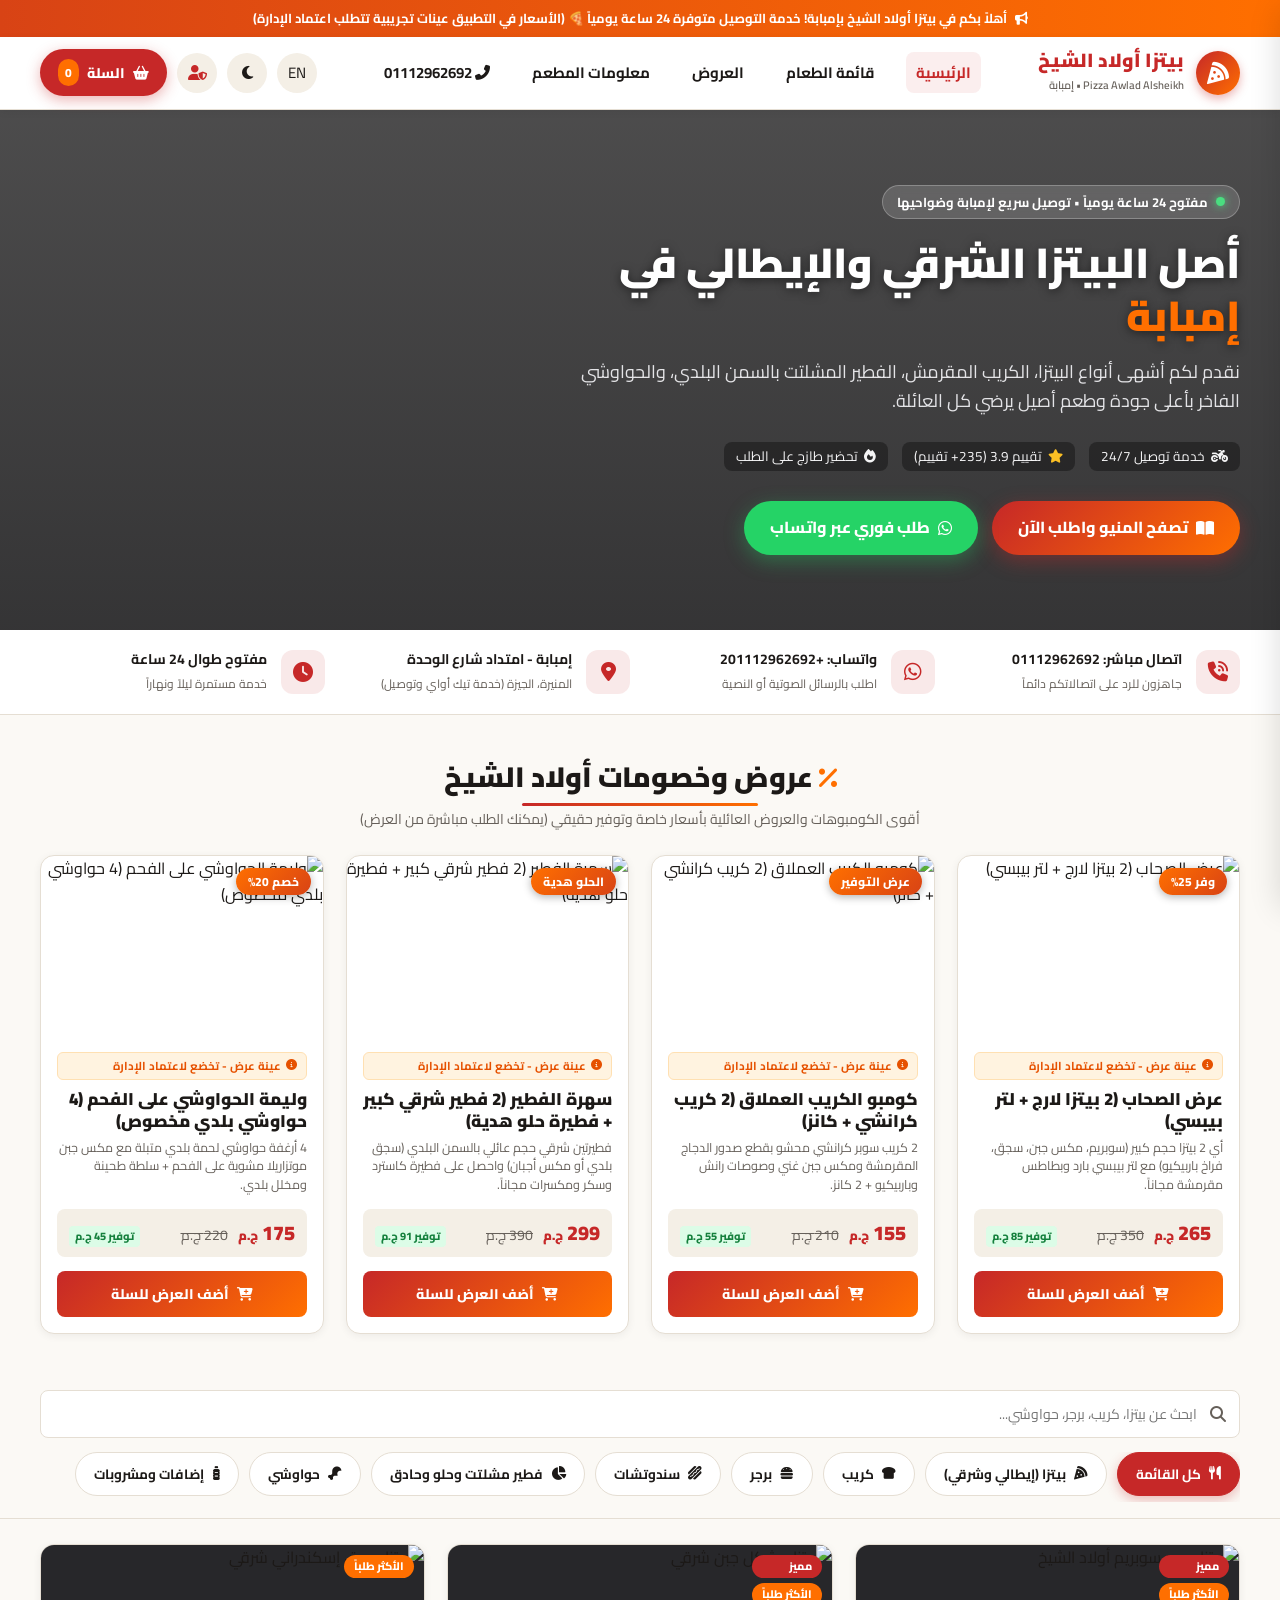
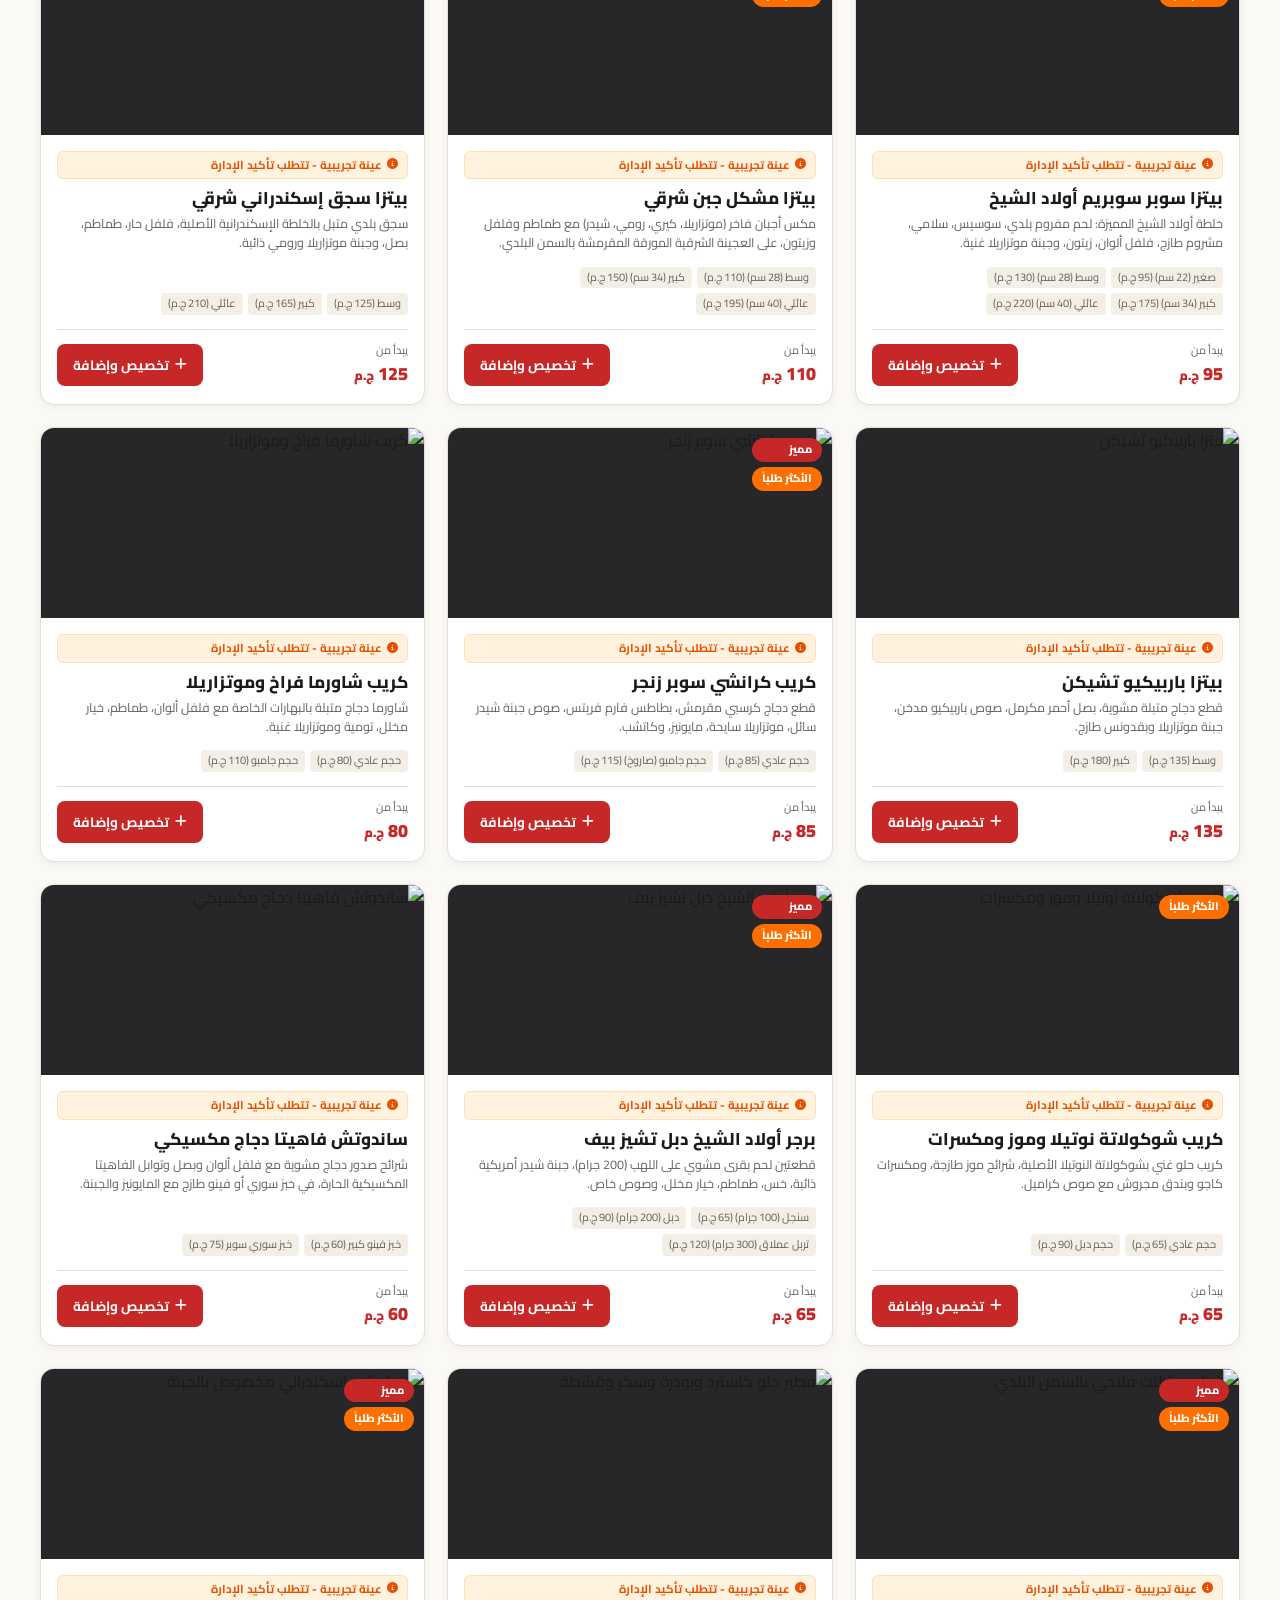
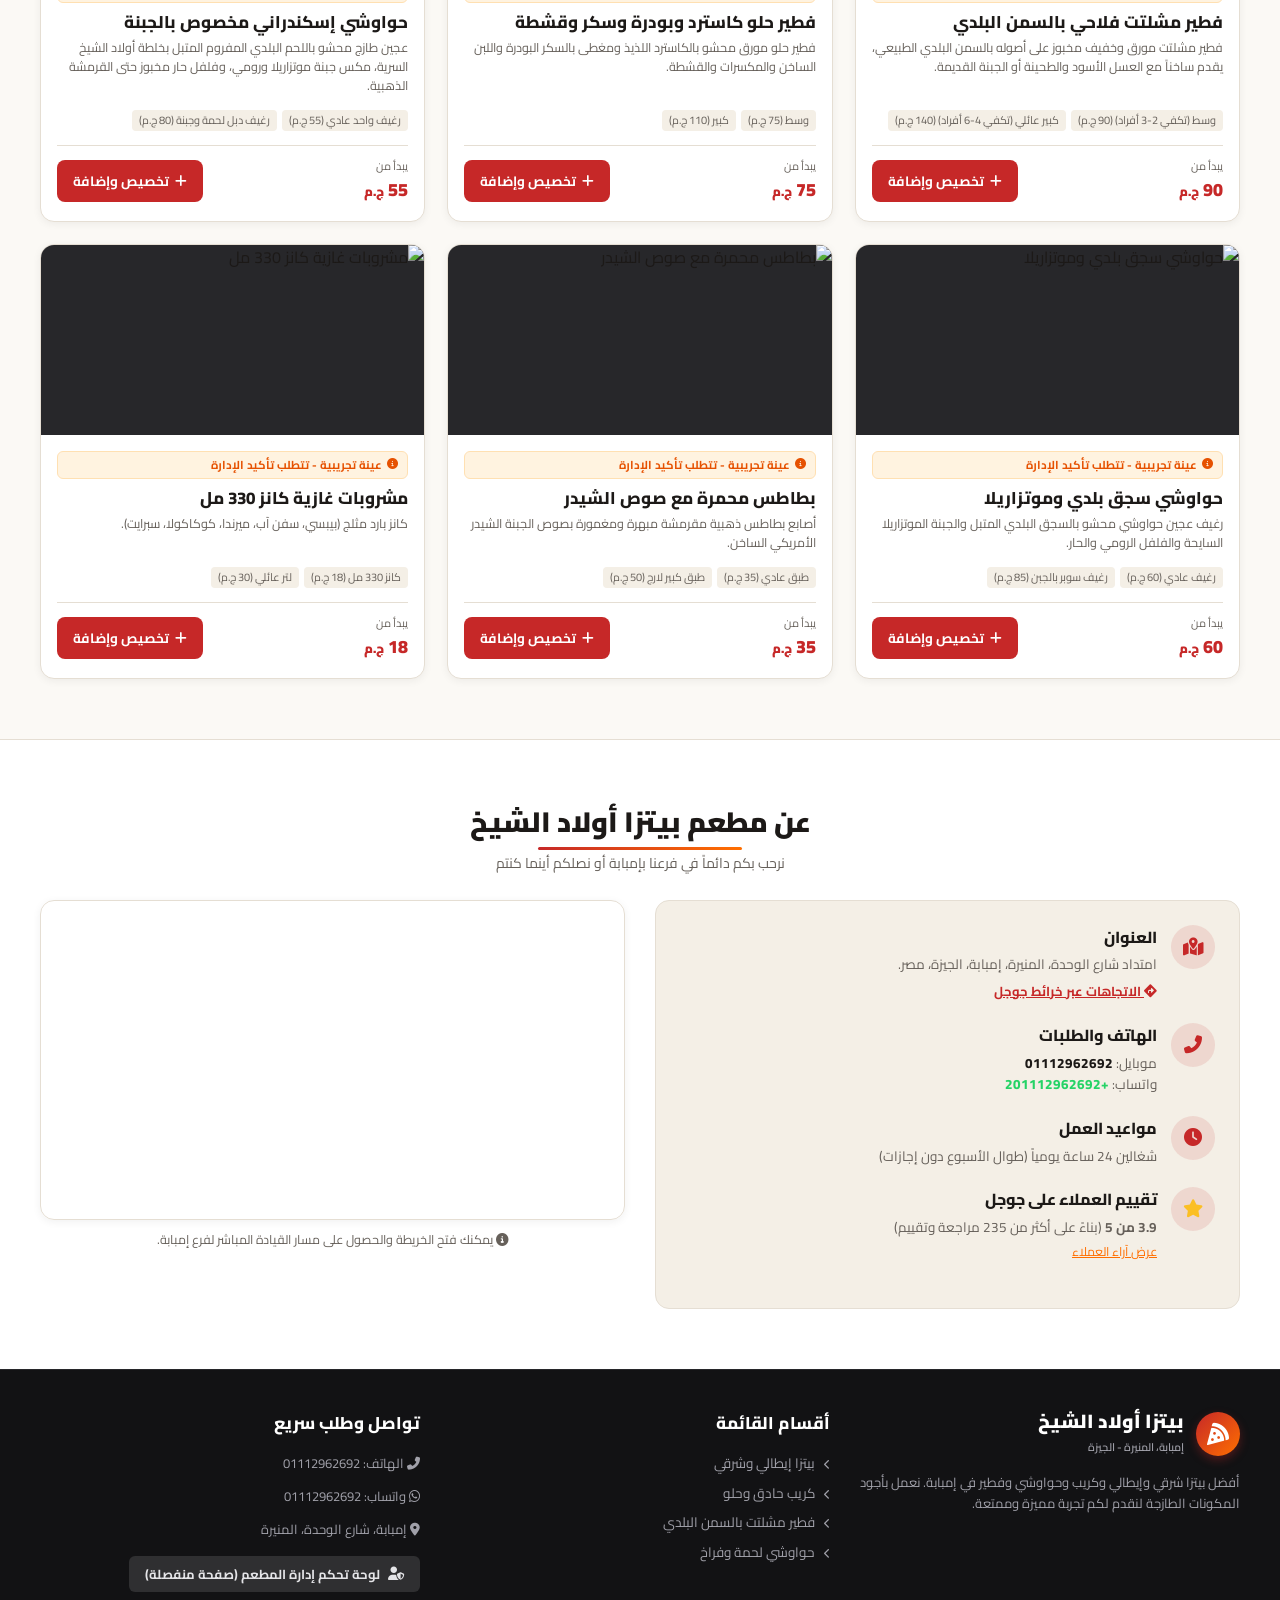
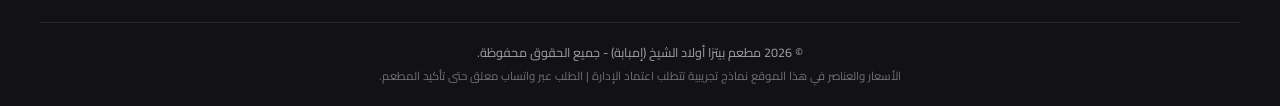
==== index.html @ 6aea0510 "feat: complete Pizza Awlad Alsheikh responsive website, standalone admin dashboard, offers & discoun" ====
<!DOCTYPE html>
<html lang="ar" dir="rtl">
<head>
  <meta charset="UTF-8">
  <meta name="viewport" content="width=device-width, initial-scale=1.0">
  <title>بيتزا أولاد الشيخ | إمبابة - Pizza Awlad Alsheikh</title>
  <meta http-equiv="refresh" content="0; url=website/index.html">
  <script>
    window.location.replace("website/index.html");
  </script>
</head>
<body style="font-family: system-ui, sans-serif; text-align: center; padding: 50px 20px;">
  <h2>مطعم بيتزا أولاد الشيخ - إمبابة</h2>
  <p>جاري تحويلك إلى الموقع... <a href="website/index.html">اضغط هنا إن لم يتم تحويلك تلقائياً</a></p>
</body>
</html>
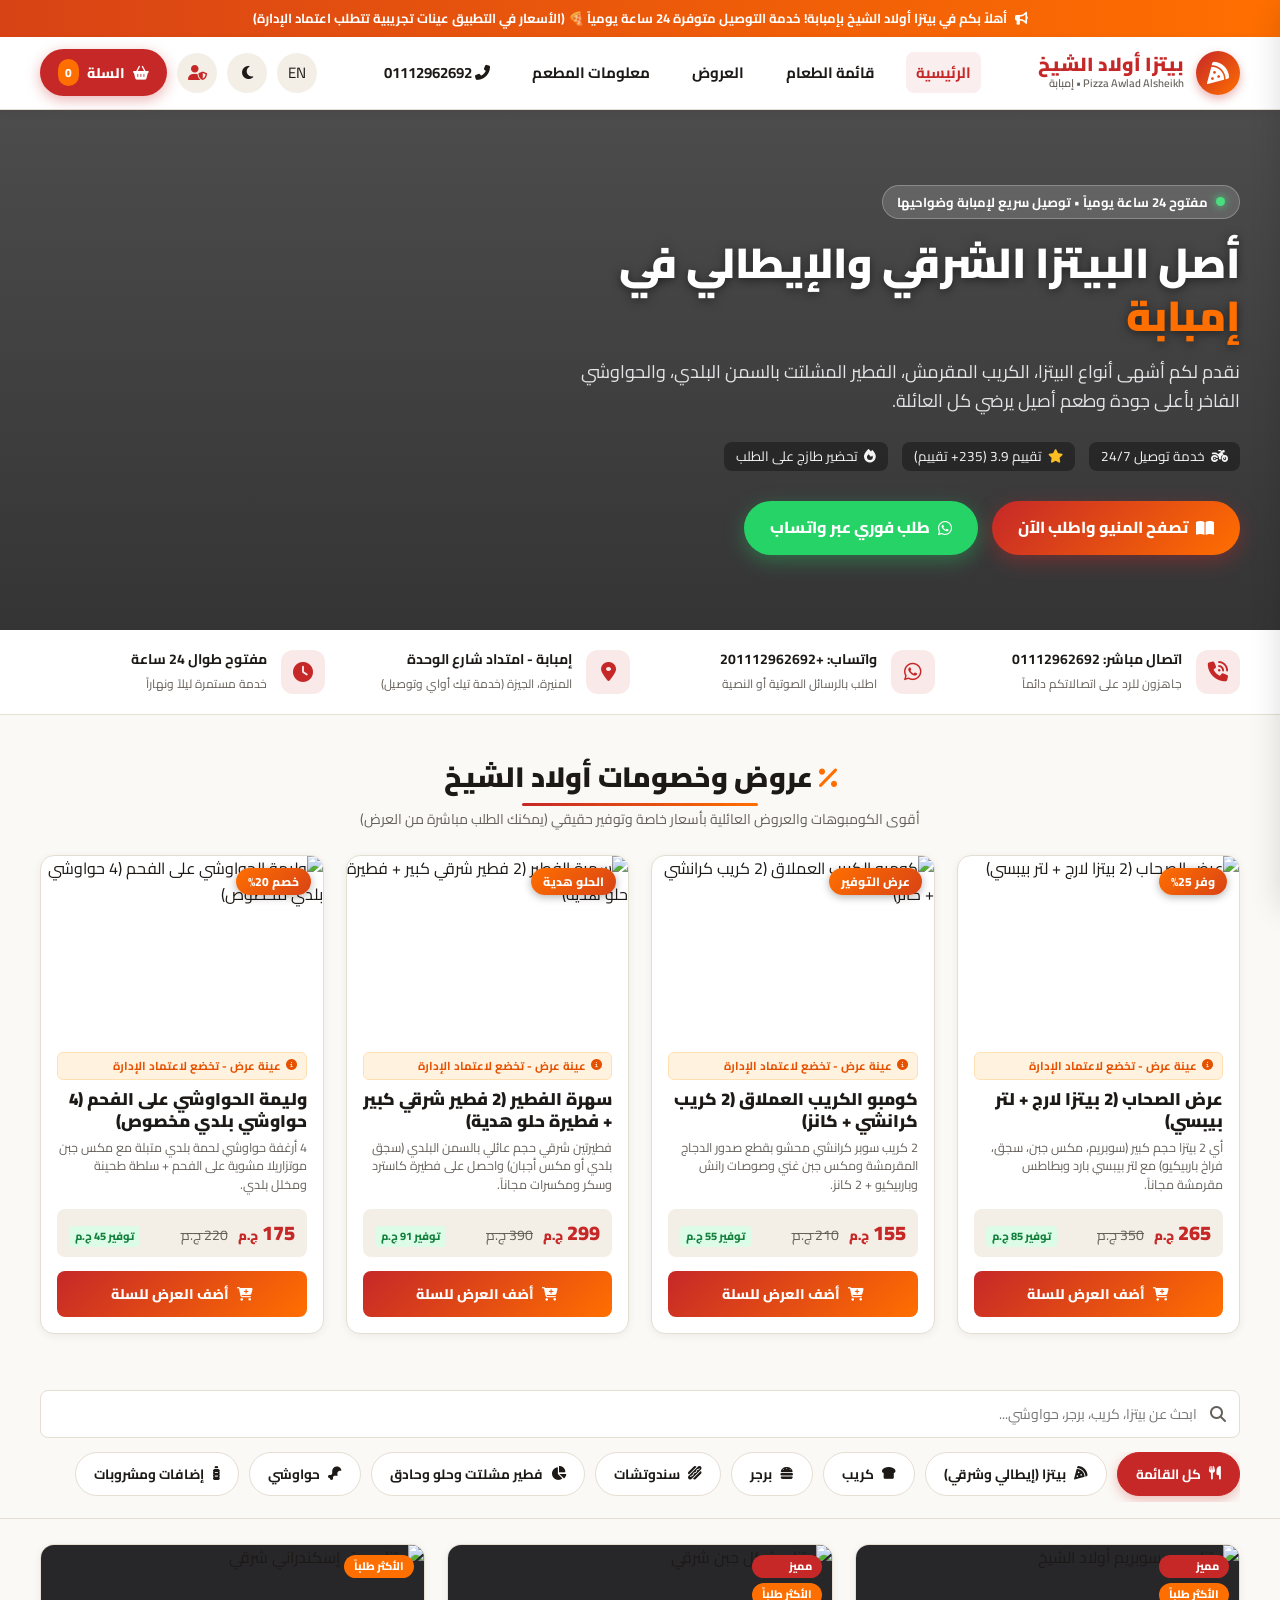
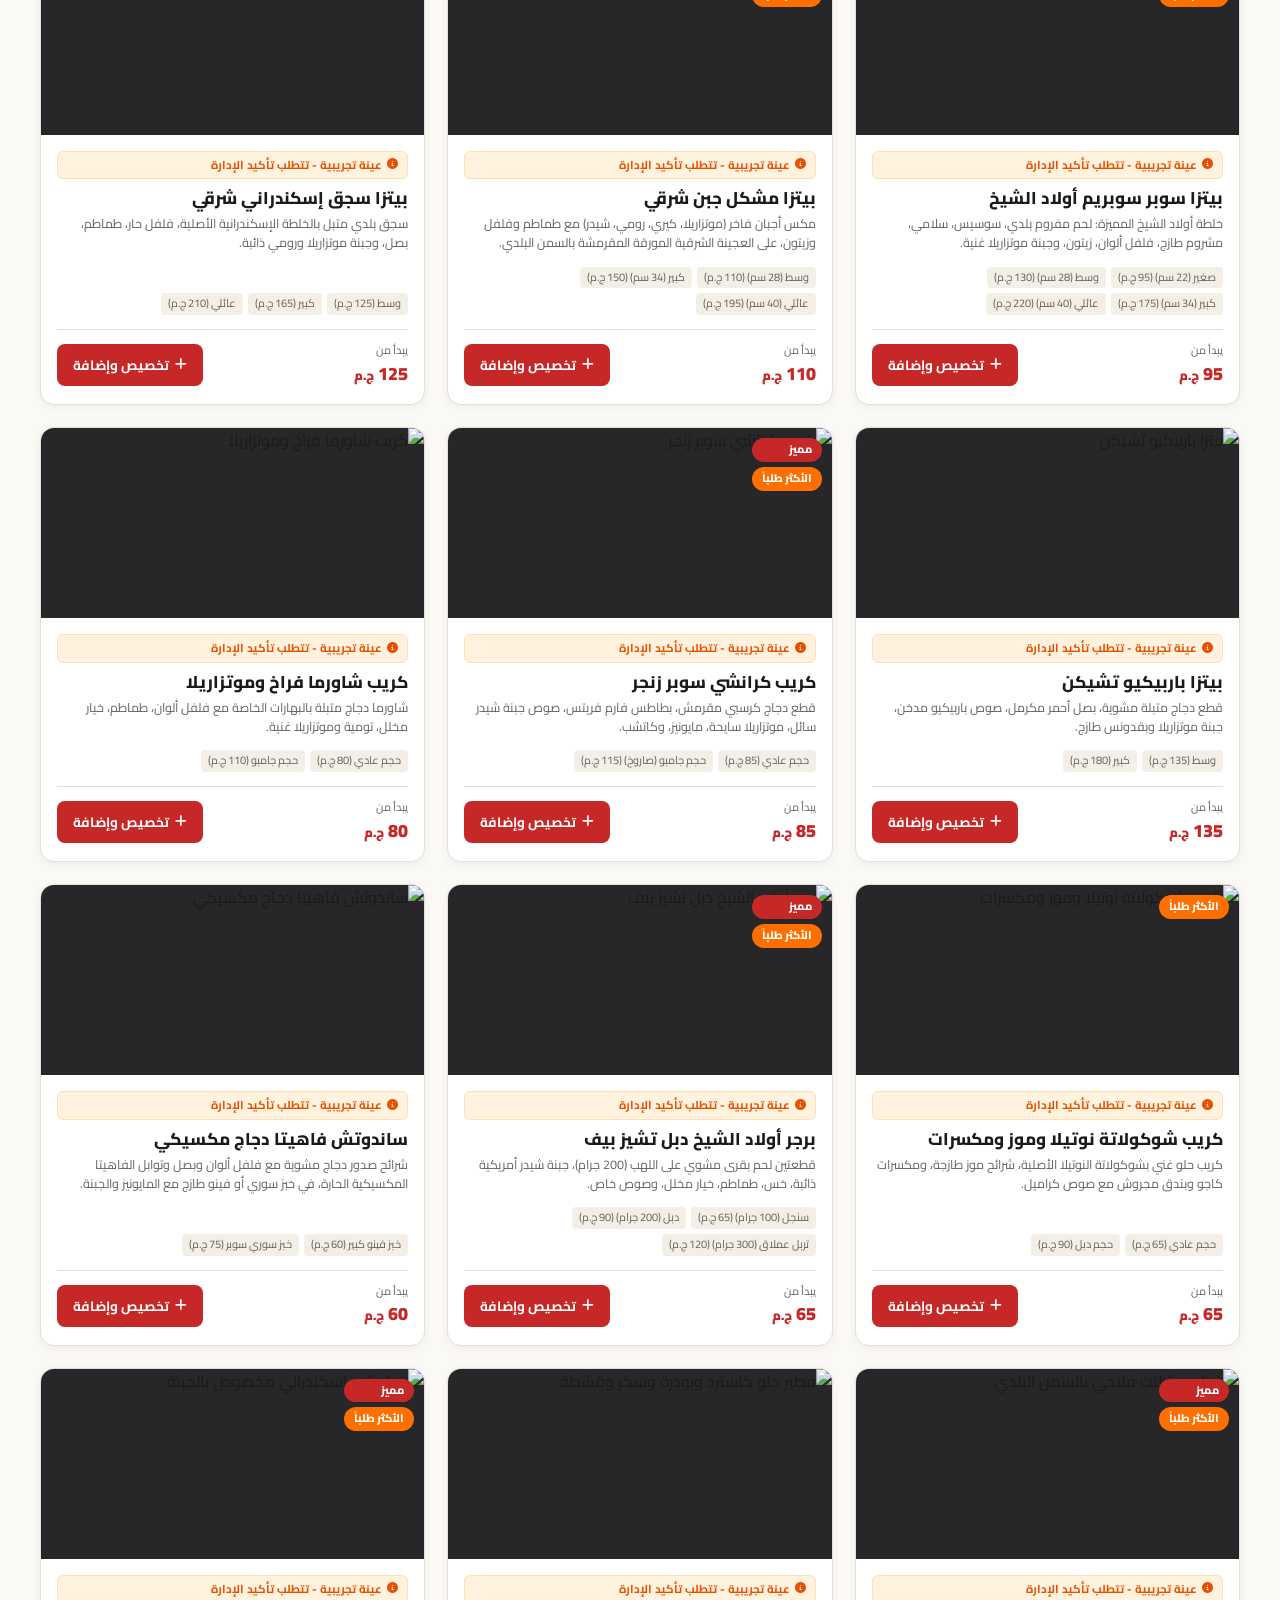
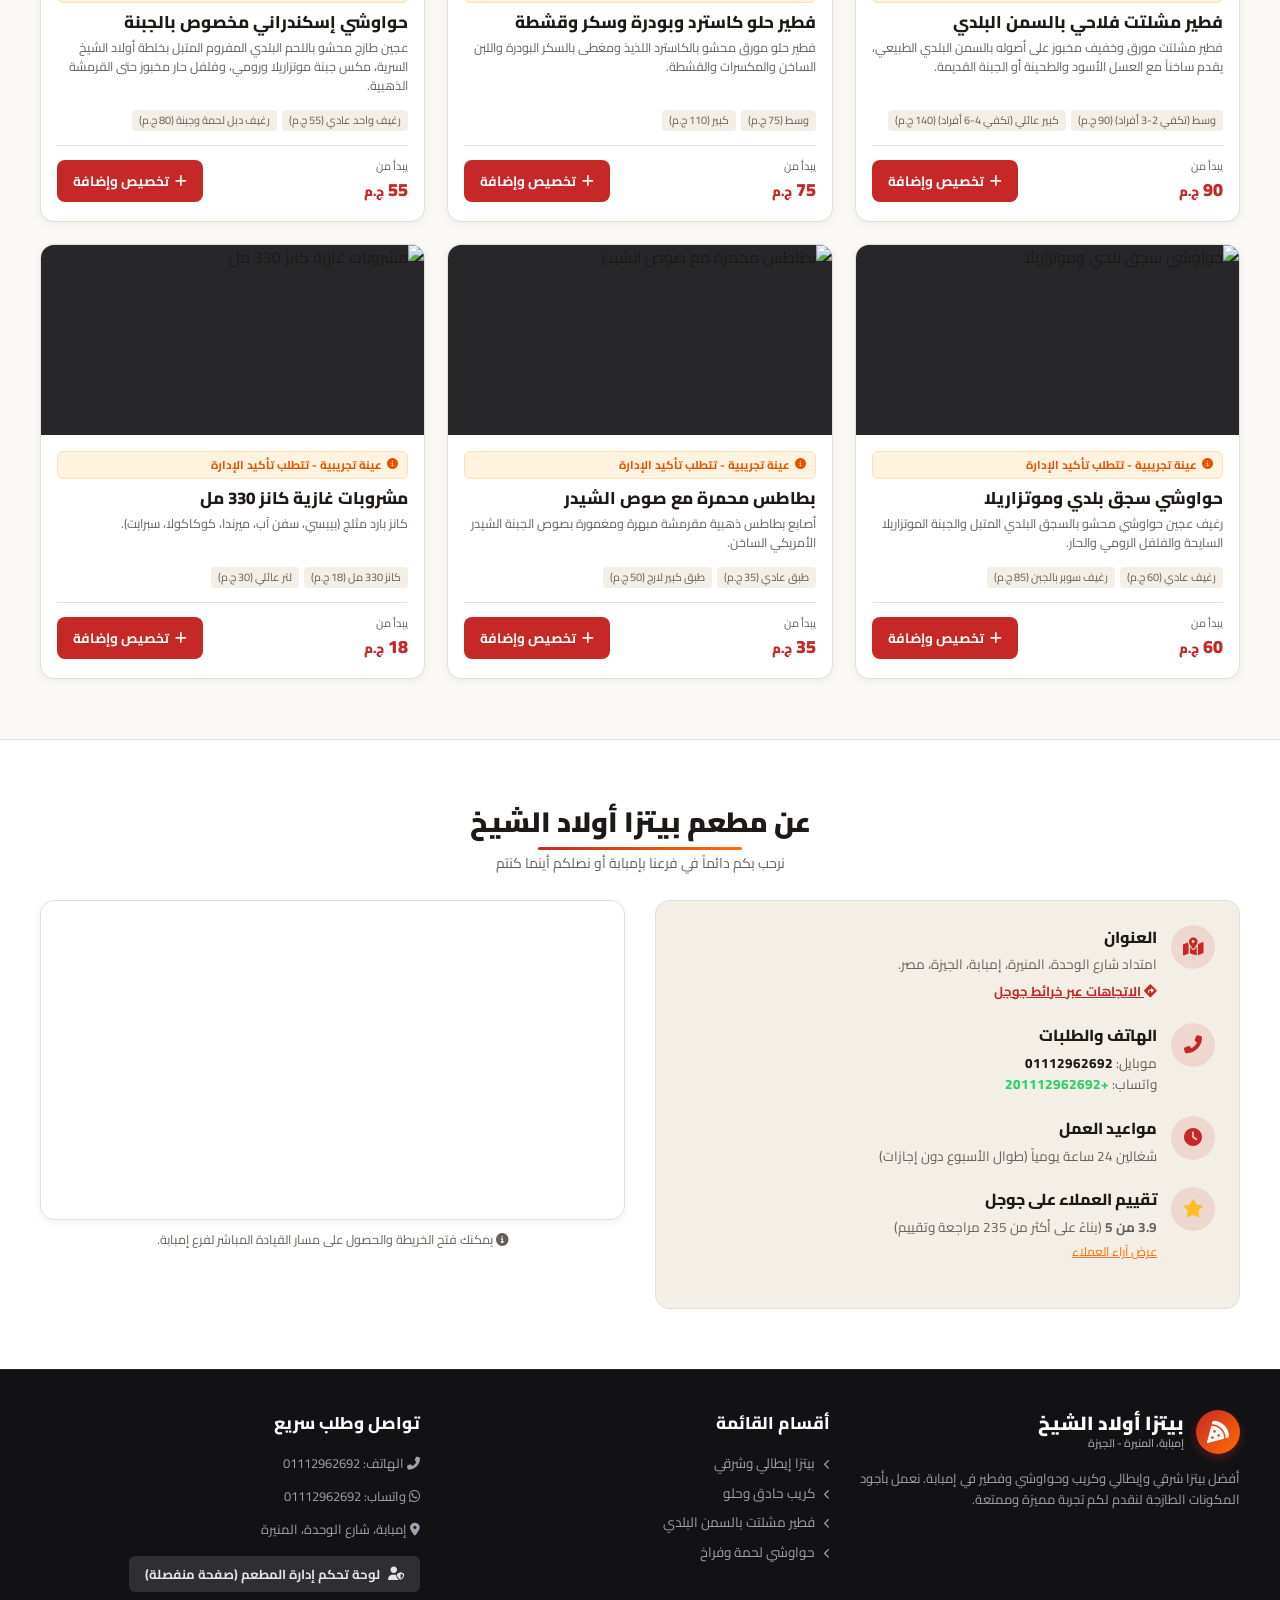
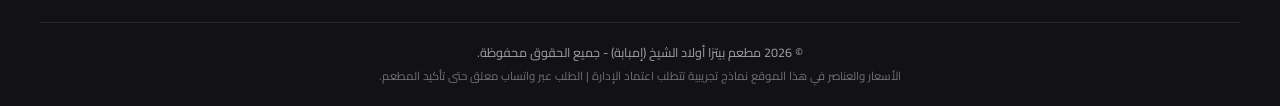
==== commit c52aa9c7: "fix(deployment): serve site directly from root with .nojekyll, eliminating redirect and 404 issues" ====
--- a/index.html
+++ b/index.html
@@ -1,16 +1,724 @@
 <!DOCTYPE html>
-<html lang="ar" dir="rtl">
+<html lang="ar" dir="rtl" data-theme="light">
 <head>
   <meta charset="UTF-8">
   <meta name="viewport" content="width=device-width, initial-scale=1.0">
   <title>بيتزا أولاد الشيخ | إمبابة - Pizza Awlad Alsheikh</title>
-  <meta http-equiv="refresh" content="0; url=website/index.html">
-  <script>
-    window.location.replace("website/index.html");
-  </script>
+  
+  <!-- Favicon & Meta Tags -->
+  <meta name="description" content="مطعم بيتزا أولاد الشيخ بإمبابة - أشهى أنواع البيتزا الإيطالي والشرقي، الكريب، البرجر، الفطير المشلتت، والحواوشي. توصيل 24 ساعة طوال أيام الأسبوع.">
+  <meta name="theme-color" content="#c62828">
+  <link rel="icon" href="https://img.icons8.com/emoji/96/pizza-emoji.png" type="image/png">
+
+  <!-- Google Fonts (Cairo) -->
+  <link rel="preconnect" href="https://fonts.googleapis.com">
+  <link rel="preconnect" href="https://fonts.gstatic.com" crossorigin>
+  <link href="https://fonts.googleapis.com/css2?family=Cairo:wght@400;600;700;800;900&display=swap" rel="stylesheet">
+
+  <!-- Font Awesome Icons -->
+  <link rel="stylesheet" href="https://cdnjs.cloudflare.com/ajax/libs/font-awesome/6.5.1/css/all.min.css">
+
+  <!-- Main Stylesheet -->
+  <link rel="stylesheet" href="css/style.css">
 </head>
-<body style="font-family: system-ui, sans-serif; text-align: center; padding: 50px 20px;">
-  <h2>مطعم بيتزا أولاد الشيخ - إمبابة</h2>
-  <p>جاري تحويلك إلى الموقع... <a href="website/index.html">اضغط هنا إن لم يتم تحويلك تلقائياً</a></p>
+<body>
+
+  <!-- 1. شريط الإعلانات العلوي (Announcement Bar) -->
+  <div class="top-announcement">
+    <i class="fas fa-bullhorn"></i>
+    <span id="announcement-text">أهلاً بكم في بيتزا أولاد الشيخ بإمبابة! خدمة التوصيل متوفرة 24 ساعة يومياً 🍕 (الأسعار في التطبيق عينات تجريبية تتطلب اعتماد الإدارة)</span>
+  </div>
+
+  <!-- 2. الترويسة وشريط التنقل الرئيسي (Header & Navbar) -->
+  <header class="main-header">
+    <div class="container navbar">
+      
+      <!-- الشعار واسم المطعم -->
+      <a href="#home" class="brand-logo">
+        <div class="brand-icon">
+          <i class="fas fa-pizza-slice"></i>
+        </div>
+        <div class="brand-text">
+          <h1>بيتزا أولاد الشيخ</h1>
+          <span>Pizza Awlad Alsheikh • إمبابة</span>
+        </div>
+      </a>
+
+      <!-- روابط التنقل -->
+      <ul class="nav-links">
+        <li><a href="#home" class="nav-link active">الرئيسية</a></li>
+        <li><a href="#menu" class="nav-link">قائمة الطعام</a></li>
+        <li><a href="#offers" class="nav-link">العروض</a></li>
+        <li><a href="#about" class="nav-link">معلومات المطعم</a></li>
+        <li><a href="tel:01112962692" class="nav-link"><i class="fas fa-phone-alt"></i> 01112962692</a></li>
+      </ul>
+
+      <!-- الإجراءات (الوضع الليلي، اللغة، الإدارة، السلة) -->
+      <div class="nav-actions">
+        <!-- زر تغيير اللغة -->
+        <button id="lang-toggle-btn" class="btn-icon" title="تغيير اللغة / Change Language">EN</button>
+        
+        <!-- زر الوضع الليلي -->
+        <button id="theme-toggle-btn" class="btn-icon" title="تبديل الوضع الليلي / Dark Mode">
+          <i class="fas fa-moon"></i>
+        </button>
+
+        <!-- رابط صفحة إدارة المطعم المنفصلة -->
+        <a href="admin.html" class="btn-icon" title="لوحة تحكم إدارة المطعم (صفحة منفصلة)" style="color: var(--primary);">
+          <i class="fas fa-user-shield"></i>
+        </a>
+
+        <!-- زر عربة التسوق -->
+        <button id="cart-nav-btn" class="btn-cart-nav">
+          <i class="fas fa-shopping-basket"></i>
+          <span class="cart-text">السلة</span>
+          <span id="nav-cart-badge" class="cart-badge">0</span>
+        </button>
+      </div>
+
+    </div>
+  </header>
+
+  <!-- 3. القسم الترحيبي (Hero Section) -->
+  <section id="home" class="hero-section">
+    <div class="container">
+      <div class="hero-content">
+        <div class="hero-pill">
+          <span class="dot"></span>
+          <span>مفتوح 24 ساعة يومياً • توصيل سريع لإمبابة وضواحيها</span>
+        </div>
+        <h2 class="hero-title">
+          أصل البيتزا الشرقي والإيطالي في <span>إمبابة</span>
+        </h2>
+        <p class="hero-subtitle">
+          نقدم لكم أشهى أنواع البيتزا، الكريب المقرمش، الفطير المشلتت بالسمن البلدي، والحواوشي الفاخر بأعلى جودة وطعم أصيل يرضي كل العائلة.
+        </p>
+
+        <div class="hero-features">
+          <div class="hero-feat-item"><i class="fas fa-motorcycle"></i> خدمة توصيل 24/7</div>
+          <div class="hero-feat-item"><i class="fas fa-star" style="color: #fbbf24;"></i> تقييم 3.9 (235+ تقييم)</div>
+          <div class="hero-feat-item"><i class="fas fa-fire"></i> تحضير طازج على الطلب</div>
+        </div>
+
+        <div class="hero-buttons">
+          <a href="#menu" class="btn-primary">
+            <i class="fas fa-book-open"></i>
+            <span>تصفح المنيو واطلب الآن</span>
+          </a>
+          <a href="https://wa.me/201112962692" target="_blank" class="btn-whatsapp-hero">
+            <i class="fab fa-whatsapp"></i>
+            <span>طلب فوري عبر واتساب</span>
+          </a>
+        </div>
+      </div>
+    </div>
+  </section>
+
+  <!-- 4. شريط المعلومات السريعة (Quick Bar) -->
+  <div class="quick-bar">
+    <div class="container quick-bar-grid">
+      <div class="quick-bar-item">
+        <div class="quick-icon"><i class="fas fa-phone-volume"></i></div>
+        <div class="quick-info">
+          <strong>اتصال مباشر: 01112962692</strong>
+          <span>جاهزون للرد على اتصالاتكم دائماً</span>
+        </div>
+      </div>
+      <div class="quick-bar-item">
+        <div class="quick-icon"><i class="fab fa-whatsapp"></i></div>
+        <div class="quick-info">
+          <strong>واتساب: +201112962692</strong>
+          <span>اطلب بالرسائل الصوتية أو النصية</span>
+        </div>
+      </div>
+      <div class="quick-bar-item">
+        <div class="quick-icon"><i class="fas fa-map-marker-alt"></i></div>
+        <div class="quick-info">
+          <strong>إمبابة - امتداد شارع الوحدة</strong>
+          <span>المنيرة، الجيزة (خدمة تيك أواي وتوصيل)</span>
+        </div>
+      </div>
+      <div class="quick-bar-item">
+        <div class="quick-icon"><i class="fas fa-clock"></i></div>
+        <div class="quick-info">
+          <strong>مفتوح طوال 24 ساعة</strong>
+          <span>خدمة مستمرة ليلاً ونهاراً</span>
+        </div>
+      </div>
+    </div>
+  </div>
+
+  <!-- 5. قسم العروض والخصومات الحصرية (Promotional Offers) -->
+  <section id="offers" class="container">
+    <div class="section-title-wrap">
+      <h2 class="section-title"><i class="fas fa-percent" style="color: var(--secondary); font-size: 24px;"></i> عروض وخصومات أولاد الشيخ</h2>
+      <p class="section-desc">أقوى الكومبوهات والعروض العائلية بأسعار خاصة وتوفير حقيقي (يمكنك الطلب مباشرة من العرض)</p>
+    </div>
+
+    <!-- شبكة العروض الديناميكية -->
+    <div class="offers-grid" id="offers-container">
+      <!-- يتم إدراج بطاقات العروض التفاعلية بواسطة app.js -->
+    </div>
+  </section>
+
+  <!-- 6. قسم قائمة الطعام (Menu Section) -->
+  <section id="menu">
+    <!-- شريط التحكم بالقائمة: الفلترة والبحث -->
+    <div class="menu-controls">
+      <div class="container">
+        
+        <!-- حقل البحث السريع -->
+        <div class="search-box-wrap">
+          <div class="search-input-wrap">
+            <i class="fas fa-search"></i>
+            <input type="text" id="search-input" placeholder="ابحث عن بيتزا، كريب، برجر، حواوشي...">
+          </div>
+        </div>
+
+        <!-- أزرار التصنيفات -->
+        <div class="categories-scroll" id="categories-container">
+          <!-- يتم إدراج التصنيفات بواسطة app.js -->
+        </div>
+
+      </div>
+    </div>
+
+    <!-- شبكة المنتجات -->
+    <div class="container">
+      <div class="products-grid" id="products-container">
+        <!-- يتم إدراج بطاقات المنتجات بواسطة app.js -->
+      </div>
+    </div>
+  </section>
+
+  <!-- 7. قسم معلومات المطعم والخريطة (Restaurant Info & Map) -->
+  <section id="about" class="restaurant-info-section">
+    <div class="container">
+      <div class="section-title-wrap" style="margin-top: 0;">
+        <h2 class="section-title">عن مطعم بيتزا أولاد الشيخ</h2>
+        <p class="section-desc">نرحب بكم دائماً في فرعنا بإمبابة أو نصلكم أينما كنتم</p>
+      </div>
+
+      <div class="info-grid">
+        
+        <!-- بطاقة المعلومات -->
+        <div class="info-card">
+          <div class="info-item">
+            <div class="info-item-icon"><i class="fas fa-map-marked-alt"></i></div>
+            <div>
+              <h4 style="font-weight: 800; margin-bottom: 4px;">العنوان</h4>
+              <p style="font-size: 13.5px; color: var(--text-muted); line-height: 1.5;">امتداد شارع الوحدة، المنيرة، إمبابة، الجيزة، مصر.</p>
+              <a href="https://maps.app.goo.gl/Hi55NFkp5H8ZNDqV6" target="_blank" style="display: inline-block; margin-top: 6px; color: var(--primary); font-weight: 700; font-size: 13px; text-decoration: underline;">
+                <i class="fas fa-directions"></i> الاتجاهات عبر خرائط جوجل
+              </a>
+            </div>
+          </div>
+
+          <div class="info-item">
+            <div class="info-item-icon"><i class="fas fa-phone-alt"></i></div>
+            <div>
+              <h4 style="font-weight: 800; margin-bottom: 4px;">الهاتف والطلبات</h4>
+              <p style="font-size: 13.5px; color: var(--text-muted);">
+                موبايل: <a href="tel:01112962692" style="font-weight: 800; color: var(--text-main);">01112962692</a><br>
+                واتساب: <a href="https://wa.me/201112962692" target="_blank" style="font-weight: 800; color: var(--whatsapp);">+201112962692</a>
+              </p>
+            </div>
+          </div>
+
+          <div class="info-item">
+            <div class="info-item-icon"><i class="fas fa-clock"></i></div>
+            <div>
+              <h4 style="font-weight: 800; margin-bottom: 4px;">مواعيد العمل</h4>
+              <p style="font-size: 13.5px; color: var(--text-muted);">شغالين 24 ساعة يومياً (طوال الأسبوع دون إجازات)</p>
+            </div>
+          </div>
+
+          <div class="info-item">
+            <div class="info-item-icon"><i class="fas fa-star" style="color: #fbbf24;"></i></div>
+            <div>
+              <h4 style="font-weight: 800; margin-bottom: 4px;">تقييم العملاء على جوجل</h4>
+              <p style="font-size: 13.5px; color: var(--text-muted);">
+                <strong>3.9 من 5</strong> (بناءً على أكثر من 235 مراجعة وتقييم)
+              </p>
+              <a href="https://maps.app.goo.gl/Hi55NFkp5H8ZNDqV6" target="_blank" style="font-size: 12.5px; color: var(--secondary); text-decoration: underline;">عرض آراء العملاء</a>
+            </div>
+          </div>
+        </div>
+
+        <!-- الخريطة التفاعلية -->
+        <div>
+          <div class="map-container">
+            <iframe 
+              src="https://maps.google.com/maps?q=30.0880921,31.2103625&hl=ar&z=16&output=embed"
+              allowfullscreen="" 
+              loading="lazy" 
+              referrerpolicy="no-referrer-when-downgrade"
+              title="خريطة موقع بيتزا أولاد الشيخ">
+            </iframe>
+          </div>
+          <div style="margin-top: 10px; font-size: 12.5px; color: var(--text-muted); text-align: center;">
+            <i class="fas fa-info-circle"></i> يمكنك فتح الخريطة والحصول على مسار القيادة المباشر لفرع إمبابة.
+          </div>
+        </div>
+
+      </div>
+    </div>
+  </section>
+
+  <!-- 8. التذييل (Footer) -->
+  <footer class="main-footer">
+    <div class="container">
+      <div class="footer-grid">
+        <div class="footer-col">
+          <div class="brand-logo" style="margin-bottom: 14px;">
+            <div class="brand-icon"><i class="fas fa-pizza-slice"></i></div>
+            <div class="brand-text">
+              <h1 style="color: white;">بيتزا أولاد الشيخ</h1>
+              <span style="color: #a1a1aa;">إمبابة، المنيرة - الجيزة</span>
+            </div>
+          </div>
+          <p style="font-size: 13px; line-height: 1.6;">
+            أفضل بيتزا شرقي وإيطالي وكريب وحواوشي وفطير في إمبابة. نعمل بأجود المكونات الطازجة لنقدم لكم تجربة مميزة وممتعة.
+          </p>
+        </div>
+
+        <div class="footer-col">
+          <h3>أقسام القائمة</h3>
+          <ul style="list-style: none; font-size: 13.5px; display: flex; flex-direction: column; gap: 8px;">
+            <li><a href="#menu" onclick="selectCategory('cat-1')"><i class="fas fa-chevron-left" style="font-size: 10px; margin-left: 6px;"></i> بيتزا إيطالي وشرقي</a></li>
+            <li><a href="#menu" onclick="selectCategory('cat-2')"><i class="fas fa-chevron-left" style="font-size: 10px; margin-left: 6px;"></i> كريب حادق وحلو</a></li>
+            <li><a href="#menu" onclick="selectCategory('cat-5')"><i class="fas fa-chevron-left" style="font-size: 10px; margin-left: 6px;"></i> فطير مشلتت بالسمن البلدي</a></li>
+            <li><a href="#menu" onclick="selectCategory('cat-6')"><i class="fas fa-chevron-left" style="font-size: 10px; margin-left: 6px;"></i> حواوشي لحمة وفراخ</a></li>
+          </ul>
+        </div>
+
+        <div class="footer-col">
+          <h3>تواصل وطلب سريع</h3>
+          <p style="font-size: 13px; margin-bottom: 12px;"><i class="fas fa-phone-alt"></i> الهاتف: 01112962692</p>
+          <p style="font-size: 13px; margin-bottom: 12px;"><i class="fab fa-whatsapp"></i> واتساب: 01112962692</p>
+          <p style="font-size: 13px; margin-bottom: 16px;"><i class="fas fa-map-marker-alt"></i> إمبابة، شارع الوحدة، المنيرة</p>
+          <a href="admin.html" style="display: inline-flex; align-items: center; gap: 8px; background: rgba(255,255,255,0.12); color: #e4e4e7; padding: 8px 16px; border-radius: 6px; font-size: 13px; font-weight: 700; text-decoration: none;">
+            <i class="fas fa-user-shield"></i>
+            <span>لوحة تحكم إدارة المطعم (صفحة منفصلة)</span>
+          </a>
+        </div>
+      </div>
+
+      <div class="footer-bottom">
+        <p>© 2026 مطعم بيتزا أولاد الشيخ (إمبابة) - جميع الحقوق محفوظة.</p>
+        <p style="font-size: 11.5px; color: #71717a; margin-top: 4px;">
+          الأسعار والعناصر في هذا الموقع نماذج تجريبية تتطلب اعتماد الإدارة | الطلب عبر واتساب معلق حتى تأكيد المطعم.
+        </p>
+      </div>
+    </div>
+  </footer>
+
+  <!-- ======================================================== -->
+  <!-- النوافذ المنبثقة والسحب (Modals & Drawers) -->
+  <!-- ======================================================== -->
+
+  <!-- خلفية مظلمة لدرج السلة -->
+  <div id="drawer-backdrop" class="modal-backdrop" style="z-index: 1090;"></div>
+
+  <!-- درج عربة التسوق (Cart Slide-over Drawer) -->
+  <aside id="cart-drawer" class="cart-drawer">
+    <div class="cart-drawer-header">
+      <div style="display: flex; align-items: center; gap: 8px;">
+        <i class="fas fa-shopping-bag" style="color: var(--primary); font-size: 20px;"></i>
+        <h3 style="font-size: 17px; font-weight: 800;">سلة طلباتك</h3>
+      </div>
+      <button id="close-cart-btn" style="background: none; font-size: 20px; color: var(--text-muted);">&times;</button>
+    </div>
+
+    <!-- مفتاح التبديل بين التوصيل والاستلام -->
+    <div style="padding: 12px 16px; border-bottom: 1px solid var(--border-color); display: flex; gap: 8px;">
+      <button class="order-type-btn active" data-type="delivery" onclick="setOrderType('delivery')" style="flex: 1; padding: 8px; border-radius: 6px; font-size: 13px; font-weight: 700; border: 1px solid var(--border-color); background: var(--bg-card);">
+        <i class="fas fa-motorcycle"></i> توصيل منازل
+      </button>
+      <button class="order-type-btn" data-type="takeaway" onclick="setOrderType('takeaway')" style="flex: 1; padding: 8px; border-radius: 6px; font-size: 13px; font-weight: 700; border: 1px solid var(--border-color); background: var(--bg-card);">
+        <i class="fas fa-store"></i> استلام من الفرع
+      </button>
+    </div>
+
+    <!-- قائمة عناصر السلة -->
+    <div id="cart-items-container" class="cart-items-list">
+      <!-- يتم إدراج العناصر بواسطة app.js -->
+    </div>
+
+    <!-- ذيل السلة والفاتورة -->
+    <div id="cart-footer-content" class="cart-drawer-footer">
+      
+      <!-- مربع كود الخصم -->
+      <div class="coupon-box">
+        <input type="text" id="cart-coupon-input" placeholder="كود الخصم (مثال: SHEIKH10)">
+        <button type="button" onclick="applyCouponCode()">تطبيق</button>
+      </div>
+      <div id="coupon-applied-msg" style="font-size: 11.5px; color: #16a34a; font-weight: 700; display: none; margin-bottom: 6px;"></div>
+
+      <div class="bill-line">
+        <span>المجموع الفرعي:</span>
+        <strong id="cart-subtotal">0 ج.م</strong>
+      </div>
+      <div class="bill-line" id="cart-discount-row" style="display: none; color: #16a34a;">
+        <span>خصم الكوبون:</span>
+        <strong id="cart-discount-fee">-0 ج.م</strong>
+      </div>
+      <div class="bill-line">
+        <span>رسوم التوصيل:</span>
+        <strong id="cart-delivery-fee">20 ج.م</strong>
+      </div>
+      <div class="bill-line total">
+        <span>الإجمالي النهائي:</span>
+        <strong id="cart-total">0 ج.م</strong>
+      </div>
+      <button class="btn-checkout" onclick="openCheckoutModal()">
+        <span>متابعة إتمام الطلب</span>
+        <i class="fas fa-arrow-left"></i>
+      </button>
+      <button onclick="clearCart()" style="width: 100%; margin-top: 8px; background: none; color: #ef4444; font-size: 12.5px; font-weight: 700; padding: 6px;">
+        <i class="fas fa-trash-alt"></i> إفراغ السلة
+      </button>
+    </div>
+  </aside>
+
+  <!-- نافذة تخصيص المنتج (Product Customization Modal) -->
+  <div id="product-modal" class="modal-backdrop">
+    <div class="modal-box">
+      <div class="modal-header">
+        <img id="modal-img" src="" alt="صورة المنتج">
+        <button class="modal-close-btn" onclick="closeProductModal()">&times;</button>
+      </div>
+      <div class="modal-body">
+        
+        <!-- إشعار العينة التجريبية -->
+        <div id="modal-sample-badge" class="unverified-badge" style="display: none; margin-bottom: 12px;"></div>
+
+        <h3 id="modal-title" class="modal-title"></h3>
+        <p id="modal-desc" class="modal-desc"></p>
+
+        <!-- قسم اختيار الحجم -->
+        <div id="modal-sizes-container">
+          <h4 class="modal-section-title"><i class="fas fa-layer-group"></i> اختر الحجم المطلوب:</h4>
+          <div id="modal-sizes-list" class="radio-group-cards"></div>
+        </div>
+
+        <!-- قسم الإضافات -->
+        <div id="modal-extras-container" style="margin-top: 14px;">
+          <h4 class="modal-section-title"><i class="fas fa-cheese"></i> إضافات اختيارية:</h4>
+          <div id="modal-extras-list" class="checkbox-group-cards"></div>
+        </div>
+
+        <!-- ملاحظات خاصة -->
+        <div style="margin-top: 14px;">
+          <h4 class="modal-section-title"><i class="fas fa-comment-alt"></i> ملاحظات خاصة على الطلب:</h4>
+          <textarea id="modal-notes" rows="2" placeholder="مثال: بدون بصل، زيادة صوص كاتشب، تسوية مقرمشة..." style="width: 100%; resize: none;"></textarea>
+        </div>
+
+        <!-- الكمية -->
+        <div style="display: flex; align-items: center; justify-content: space-between; margin-top: 16px; padding-top: 14px; border-top: 1px solid var(--border-color);">
+          <span style="font-weight: 800; font-size: 14px;">الكمية:</span>
+          <div class="qty-counter">
+            <button class="qty-btn" onclick="changeModalQty(-1)">-</button>
+            <span id="modal-qty-val" style="font-weight: 800; min-width: 20px; text-align: center;">1</span>
+            <button class="qty-btn" onclick="changeModalQty(1)">+</button>
+          </div>
+        </div>
+
+      </div>
+      <div class="modal-footer">
+        <div>
+          <div style="font-size: 11px; color: var(--text-muted);">السعر الإجمالي</div>
+          <div id="modal-total-price" style="font-size: 20px; font-weight: 900; color: var(--primary);">0 ج.م</div>
+        </div>
+        <button class="btn-primary" onclick="addModalItemToCart()">
+          <i class="fas fa-cart-plus"></i>
+          <span>إضافة للسلة</span>
+        </button>
+      </div>
+    </div>
+  </div>
+
+  <!-- نافذة إتمام الطلب والدفع (Checkout Modal) -->
+  <div id="checkout-modal" class="modal-backdrop">
+    <div class="modal-box" style="max-width: 520px;">
+      <div style="padding: 18px 20px; border-bottom: 1px solid var(--border-color); display: flex; justify-content: space-between; align-items: center;">
+        <h3 style="font-size: 18px; font-weight: 800;">إتمام الطلب وتأكيد التوصيل</h3>
+        <button onclick="closeCheckoutModal()" style="background: none; font-size: 20px; color: var(--text-muted);">&times;</button>
+      </div>
+
+      <div class="modal-body" style="padding: 20px;">
+        
+        <!-- صندوق التنبيه الهام -->
+        <div class="notice-box">
+          <i class="fas fa-shield-alt"></i>
+          <strong>تنبيه هام للعميل:</strong>
+          سيتم توليد رسالة رسمية تفصيلية بطلبك وإرسالها مباشرة لواتساب إدارة مطعم بيتزا أولاد الشيخ. الطلب يظل قيد التأكيد حتى يرد فريق المطعم بتأكيد الاستلام ووقت التوصيل.
+        </div>
+
+        <!-- الاسم -->
+        <div style="margin-bottom: 12px;">
+          <label style="display: block; font-size: 13px; font-weight: 700; margin-bottom: 5px;">اسم العميل بالكامل *</label>
+          <input type="text" id="checkout-name" placeholder="مثال: محمد أحمد" style="width: 100%;" required>
+        </div>
+
+        <!-- رقم الهاتف -->
+        <div style="margin-bottom: 12px;">
+          <label style="display: block; font-size: 13px; font-weight: 700; margin-bottom: 5px;">رقم الهاتف المحمول (مصر - 11 رقماً) *</label>
+          <input type="tel" id="checkout-phone" placeholder="مثال: 01112962692" style="width: 100%;" required>
+        </div>
+
+        <!-- حقول عنوان التوصيل -->
+        <div id="checkout-delivery-address-group">
+          <!-- المنطقة -->
+          <div style="margin-bottom: 12px;">
+            <label style="display: block; font-size: 13px; font-weight: 700; margin-bottom: 5px;">المنطقة / الحي (إمبابة وضواحيها) *</label>
+            <select id="checkout-area" style="width: 100%;"></select>
+          </div>
+
+          <!-- تفاصيل العنوان -->
+          <div style="margin-bottom: 12px;">
+            <label style="display: block; font-size: 13px; font-weight: 700; margin-bottom: 5px;">تفاصيل العنوان (الشارع، رقم العمارة، رقم الشقة أو علامة مميزة) *</label>
+            <textarea id="checkout-address" rows="2" placeholder="مثال: شارع الوحدة بجوار مسجد الرحمن، عمارة 15 الدور الثالث شقة 6" style="width: 100%; resize: none;"></textarea>
+          </div>
+
+          <!-- مشاركة موقع GPS عبر الأقمار الصناعية -->
+          <div style="margin-bottom: 14px; background: var(--bg-card-alt); padding: 10px; border-radius: var(--radius-sm); border: 1px dashed var(--border-color);">
+            <div style="display: flex; align-items: center; justify-content: space-between;">
+              <span style="font-size: 12.5px; font-weight: 700;"><i class="fas fa-map-pin" style="color: var(--primary);"></i> مشاركة موقعك عبر GPS (اختياري)</span>
+              <button type="button" onclick="captureCustomerLocation()" style="background-color: var(--primary); color: white; padding: 4px 10px; border-radius: 4px; font-size: 11.5px; font-weight: 700;">
+                <i class="fas fa-crosshairs"></i> تحديد موقعي
+              </button>
+            </div>
+            <div id="gps-status" style="font-size: 11.5px; margin-top: 6px;">اضغط على الزر لتحديد موقعك بدقة وتسريع التوصيل.</div>
+          </div>
+        </div>
+
+        <!-- طريقة الدفع -->
+        <div style="margin-bottom: 14px;">
+          <label style="display: block; font-size: 13px; font-weight: 700; margin-bottom: 6px;">طريقة الدفع المتاحة:</label>
+          <div style="display: flex; flex-direction: column; gap: 6px;">
+            <label class="option-card-label" style="display: flex; align-items: center; gap: 8px;">
+              <input type="radio" name="payment_method" value="الدفع كاش عند الاستلام" checked>
+              <span style="font-size: 13px;">الدفع نقداً عند الاستلام (كاش)</span>
+            </label>
+            <label class="option-card-label" style="display: flex; align-items: center; gap: 8px;">
+              <input type="radio" name="payment_method" value="فودافون كاش / إنستاباي">
+              <span style="font-size: 13px;">تحويل فودافون كاش أو إنستاباي (عند التأكيد مع المطعم)</span>
+            </label>
+          </div>
+        </div>
+
+        <!-- تعليمات إضافية للمطعم أو الطيار -->
+        <div style="margin-bottom: 14px;">
+          <label style="display: block; font-size: 13px; font-weight: 700; margin-bottom: 5px;">ملاحظات إضافية للتوصيل:</label>
+          <input type="text" id="checkout-instructions" placeholder="مثال: يرجى عدم الاتصال بالهاتف ورن الجرس فقط" style="width: 100%;">
+        </div>
+
+        <!-- ملخص الحساب -->
+        <div style="background: var(--bg-card-alt); border-radius: var(--radius-sm); padding: 12px; border: 1px solid var(--border-color);">
+          <div class="bill-line" style="margin-bottom: 4px;">
+            <span style="font-size: 12.5px;">المجموع:</span>
+            <strong id="checkout-subtotal">0 ج.م</strong>
+          </div>
+          <div class="bill-line" id="checkout-discount-row" style="display: none; color: #16a34a; margin-bottom: 4px;">
+            <span style="font-size: 12.5px;">الخصم:</span>
+            <strong id="checkout-discount-fee">-0 ج.م</strong>
+          </div>
+          <div class="bill-line" style="margin-bottom: 4px;">
+            <span style="font-size: 12.5px;">رسوم التوصيل:</span>
+            <strong id="checkout-delivery-fee">20 ج.م</strong>
+          </div>
+          <div class="bill-line total" style="margin-top: 6px; padding-top: 6px; font-size: 16px;">
+            <span>المبلغ الإجمالي:</span>
+            <strong id="checkout-total" style="color: var(--primary);">0 ج.م</strong>
+          </div>
+        </div>
+
+      </div>
+
+      <div class="modal-footer" style="padding: 16px 20px;">
+        <button onclick="closeCheckoutModal()" style="background: var(--bg-card-alt); color: var(--text-main); padding: 10px 18px; border-radius: var(--radius-sm); font-weight: 700; font-size: 13.5px;">
+          إلغاء
+        </button>
+        <button onclick="submitOrderToWhatsApp()" style="background-color: var(--whatsapp); color: white; padding: 10px 22px; border-radius: var(--radius-sm); font-weight: 800; font-size: 14.5px; display: flex; align-items: center; gap: 8px;">
+          <i class="fab fa-whatsapp" style="font-size: 18px;"></i>
+          <span>إرسال الطلب عبر واتساب</span>
+        </button>
+      </div>
+    </div>
+  </div>
+
+  <!-- نافذة نجاح إرسال الطلب (Order Success Modal) -->
+  <div id="order-success-modal" class="modal-backdrop">
+    <div class="modal-box" style="max-width: 460px; text-align: center; padding: 25px;">
+      <div style="width: 65px; height: 65px; border-radius: 50%; background: #dcfce7; color: #16a34a; display: flex; align-items: center; justify-content: center; font-size: 32px; margin: 0 auto 16px;">
+        <i class="fas fa-check"></i>
+      </div>
+      <h3 style="font-size: 20px; font-weight: 900; margin-bottom: 6px;">تم إرسال الطلب بنجاح!</h3>
+      <p style="font-size: 13.5px; color: var(--text-muted); margin-bottom: 16px;">
+        تم فتح تطبيق واتساب وإرسال تفاصيل طلبك لإدارة مطعم بيتزا أولاد الشيخ.
+      </p>
+
+      <div style="background: var(--bg-card-alt); padding: 14px; border-radius: var(--radius-sm); margin-bottom: 16px; border: 1px solid var(--border-color); text-align: right;">
+        <div style="font-size: 13px; margin-bottom: 6px;">رقم الطلب: <strong id="success-order-ref" style="color: var(--primary);"></strong></div>
+        <div style="font-size: 13px; margin-bottom: 6px;">الإجمالي: <strong id="success-order-total"></strong></div>
+        <div style="font-size: 12.5px; color: #d97706; font-weight: 700;">
+          <i class="fas fa-clock"></i> الحالة: معلق بانتظار رد وتأكيد المطعم
+        </div>
+      </div>
+
+      <div class="notice-box" style="text-align: right; font-size: 12px;">
+        يرجى متابعة محادثة الواتساب مع المطعم للتأكد من وقت وصول التوصيل أو الاستلام. في حال التأخر يمكنك الاتصال مباشرة على <strong>01112962692</strong>.
+      </div>
+
+      <div style="display: flex; gap: 10px; margin-top: 20px;">
+        <button id="success-reopen-wa" style="flex: 1; background: var(--whatsapp); color: white; padding: 10px; border-radius: var(--radius-sm); font-weight: 700; font-size: 13.5px;">
+          <i class="fab fa-whatsapp"></i> فتح المحادثة مجدداً
+        </button>
+        <button onclick="closeOrderSuccessModal()" style="flex: 1; background: var(--primary); color: white; padding: 10px; border-radius: var(--radius-sm); font-weight: 700; font-size: 13.5px;">
+          العودة للموقع
+        </button>
+      </div>
+    </div>
+  </div>
+
+  <!-- نافذة لوحة تحكم الإدارة (Admin Dashboard Modal) -->
+  <div id="admin-modal" class="modal-backdrop">
+    <div class="modal-box" style="max-width: 720px;">
+      
+      <!-- شاشة تسجيل دخول الإدارة -->
+      <div id="admin-login-view" style="padding: 30px;">
+        <div style="display: flex; justify-content: space-between; align-items: center; margin-bottom: 20px;">
+          <h3 style="font-size: 19px; font-weight: 900;"><i class="fas fa-lock" style="color: var(--primary);"></i> تسجيل دخول إدارة المطعم</h3>
+          <button onclick="closeAdminModal()" style="background: none; font-size: 20px; color: var(--text-muted);">&times;</button>
+        </div>
+        <form onsubmit="handleAdminLogin(event)">
+          <div style="margin-bottom: 14px;">
+            <label style="display: block; font-size: 13px; font-weight: 700; margin-bottom: 6px;">اسم المستخدم</label>
+            <input type="text" id="admin-username" value="admin" style="width: 100%;" required>
+          </div>
+          <div style="margin-bottom: 20px;">
+            <label style="display: block; font-size: 13px; font-weight: 700; margin-bottom: 6px;">كلمة المرور</label>
+            <input type="password" id="admin-password" value="AdminPassword123!" style="width: 100%;" required>
+            <div style="font-size: 11.5px; color: var(--text-muted); margin-top: 4px;">الافتراضي للتجربة: admin / AdminPassword123!</div>
+          </div>
+          <button type="submit" class="btn-primary" style="width: 100%; justify-content: center;">
+            <i class="fas fa-sign-in-alt"></i>
+            <span>دخول لوحة التحكم</span>
+          </button>
+        </form>
+      </div>
+
+      <!-- شاشة لوحة تحكم الإدارة بعد تسجيل الدخول -->
+      <div id="admin-dashboard-view" style="display: none;">
+        <div style="padding: 16px 20px; border-bottom: 1px solid var(--border-color); display: flex; justify-content: space-between; align-items: center;">
+          <div style="display: flex; align-items: center; gap: 10px;">
+            <div style="width: 32px; height: 32px; border-radius: 50%; background: var(--primary); color: white; display: flex; align-items: center; justify-content: center; font-size: 14px;">
+              <i class="fas fa-user-shield"></i>
+            </div>
+            <div>
+              <h4 style="font-weight: 900; font-size: 15px;">لوحة إدارة مطعم بيتزا أولاد الشيخ</h4>
+              <span style="font-size: 11px; color: var(--text-muted);">تحكم كامل في الأسعار، العينات، والطلبات</span>
+            </div>
+          </div>
+          <div style="display: flex; gap: 8px;">
+            <button onclick="handleAdminLogout()" style="background: none; color: #ef4444; font-size: 13px; font-weight: 700; padding: 4px 8px;">
+              <i class="fas fa-sign-out-alt"></i> خروج
+            </button>
+            <button onclick="closeAdminModal()" style="background: none; font-size: 20px; color: var(--text-muted);">&times;</button>
+          </div>
+        </div>
+
+        <!-- ألسنة التبويب -->
+        <div class="admin-tabs">
+          <button class="admin-tab-btn active" data-tab="products" onclick="switchAdminTab('products')">
+            <i class="fas fa-pizza-slice"></i> المنتجات والأسعار
+          </button>
+          <button class="admin-tab-btn" data-tab="orders" onclick="switchAdminTab('orders')">
+            <i class="fas fa-clipboard-list"></i> سجل الطلبات
+          </button>
+          <button class="admin-tab-btn" data-tab="settings" onclick="switchAdminTab('settings')">
+            <i class="fas fa-cog"></i> إعدادات المطعم
+          </button>
+        </div>
+
+        <!-- محتوى التبويبات -->
+        <div class="admin-content-pane">
+          
+          <!-- تبويب المنتجات والأسعار -->
+          <div id="tab-products" class="admin-tab-pane active" style="display: block;">
+            <div class="notice-box" style="margin-bottom: 14px;">
+              <i class="fas fa-info-circle"></i> يمكنك تعديل الأسعار، وتغيير حالة الصنف بين (عينة تجريبية / معتمد رسمي)، وتفعيل أو تعطيل التوفر مباشرة.
+            </div>
+            <div style="overflow-x: auto;">
+              <table style="width: 100%; border-collapse: collapse; font-size: 13px;">
+                <thead>
+                  <tr style="background: var(--bg-card-alt); text-align: right;">
+                    <th style="padding: 10px;">الصورة</th>
+                    <th style="padding: 10px;">اسم الصنف</th>
+                    <th style="padding: 10px;">السعر الأساسي</th>
+                    <th style="padding: 10px;">حالة الاعتماد</th>
+                    <th style="padding: 10px;">التوفر</th>
+                  </tr>
+                </thead>
+                <tbody id="admin-products-table-body">
+                  <!-- يتم إدراجه ديناميكياً -->
+                </tbody>
+              </table>
+            </div>
+          </div>
+
+          <!-- تبويب الطلبات -->
+          <div id="tab-orders" class="admin-tab-pane" style="display: none;">
+            <h4 style="font-weight: 800; margin-bottom: 12px; font-size: 14px;">الطلبات الواردة للمطعم:</h4>
+            <div id="admin-orders-list">
+              <!-- يتم إدراجه ديناميكياً -->
+            </div>
+          </div>
+
+          <!-- تبويب إعدادات المطعم -->
+          <div id="tab-settings" class="admin-tab-pane" style="display: none;">
+            <form onsubmit="saveAdminSettings(event)">
+              <div style="display: grid; grid-template-columns: 1fr 1fr; gap: 14px; margin-bottom: 12px;">
+                <div>
+                  <label style="display: block; font-size: 12.5px; font-weight: 700; margin-bottom: 4px;">رقم هاتف الاتصال</label>
+                  <input type="text" id="setting-phone" style="width: 100%;">
+                </div>
+                <div>
+                  <label style="display: block; font-size: 12.5px; font-weight: 700; margin-bottom: 4px;">رقم الواتساب (بالكود الدولي دون +)</label>
+                  <input type="text" id="setting-whatsapp" style="width: 100%;">
+                </div>
+              </div>
+              <div style="margin-bottom: 12px;">
+                <label style="display: block; font-size: 12.5px; font-weight: 700; margin-bottom: 4px;">العنوان الرسمي للمطعم</label>
+                <input type="text" id="setting-address" style="width: 100%;">
+              </div>
+              <div style="display: grid; grid-template-columns: 1fr 1fr; gap: 14px; margin-bottom: 12px;">
+                <div>
+                  <label style="display: block; font-size: 12.5px; font-weight: 700; margin-bottom: 4px;">رسوم التوصيل الافتراضية (ج.م)</label>
+                  <input type="number" id="setting-delivery-fee" style="width: 100%;">
+                </div>
+              </div>
+              <div style="margin-bottom: 16px;">
+                <label style="display: block; font-size: 12.5px; font-weight: 700; margin-bottom: 4px;">نص الشريط الإعلاني العلوي</label>
+                <input type="text" id="setting-announcement" style="width: 100%;">
+              </div>
+              <button type="submit" class="btn-primary" style="padding: 10px 20px; font-size: 14px;">
+                <i class="fas fa-save"></i>
+                <span>حفظ التعديلات</span>
+              </button>
+            </form>
+          </div>
+
+        </div>
+
+      </div>
+
+    </div>
+  </div>
+
+  <!-- JavaScript Scripts -->
+  <script src="js/data.js"></script>
+  <script src="js/app.js"></script>
 </body>
 </html>
--- a/css/style.css
+++ b/css/style.css
@@ -0,0 +1,1392 @@
+:root {
+  --primary: #c62828;
+  --primary-hover: #b71c1c;
+  --primary-light: #ff5f52;
+  --secondary: #ff6f00;
+  --secondary-hover: #e65100;
+  --accent: #ffb300;
+  --whatsapp: #25d366;
+  --whatsapp-hover: #1ebd5a;
+  
+  --bg-body: #fbf9f5;
+  --bg-card: #ffffff;
+  --bg-card-alt: #f4efe6;
+  --border-color: #e5ded3;
+  --text-main: #1c1917;
+  --text-muted: #66605a;
+  
+  --shadow-sm: 0 2px 8px rgba(0,0,0,0.06);
+  --shadow-md: 0 4px 16px rgba(0,0,0,0.09);
+  --shadow-lg: 0 8px 30px rgba(0,0,0,0.14);
+  --radius-sm: 8px;
+  --radius-md: 14px;
+  --radius-lg: 20px;
+  --transition: all 0.25s ease;
+}
+
+[data-theme="dark"] {
+  --bg-body: #121214;
+  --bg-card: #1c1c20;
+  --bg-card-alt: #26262b;
+  --border-color: #33333a;
+  --text-main: #f5f5f7;
+  --text-muted: #a1a1aa;
+  --shadow-sm: 0 2px 8px rgba(0,0,0,0.3);
+  --shadow-md: 0 4px 16px rgba(0,0,0,0.4);
+  --shadow-lg: 0 8px 30px rgba(0,0,0,0.5);
+}
+
+* {
+  box-sizing: border-box;
+  margin: 0;
+  padding: 0;
+  font-family: 'Cairo', system-ui, -apple-system, sans-serif;
+}
+
+body {
+  background-color: var(--bg-body);
+  color: var(--text-main);
+  line-height: 1.6;
+  overflow-x: hidden;
+  transition: background-color 0.3s ease, color 0.3s ease;
+}
+
+a {
+  text-decoration: none;
+  color: inherit;
+}
+
+button {
+  cursor: pointer;
+  border: none;
+  outline: none;
+  font-family: inherit;
+  transition: var(--transition);
+}
+
+input, select, textarea {
+  font-family: inherit;
+  border-radius: var(--radius-sm);
+  border: 1px solid var(--border-color);
+  padding: 10px 14px;
+  background-color: var(--bg-card);
+  color: var(--text-main);
+  outline: none;
+  transition: var(--transition);
+}
+
+input:focus, select:focus, textarea:focus {
+  border-color: var(--primary);
+  box-shadow: 0 0 0 3px rgba(198, 40, 40, 0.15);
+}
+
+/* Container */
+.container {
+  width: 100%;
+  max-width: 1240px;
+  margin: 0 auto;
+  padding: 0 20px;
+}
+
+/* Announcement Top Bar */
+.top-announcement {
+  background: linear-gradient(90deg, #d84315, #ff6f00);
+  color: white;
+  padding: 8px 16px;
+  font-size: 13px;
+  font-weight: 700;
+  text-align: center;
+  display: flex;
+  align-items: center;
+  justify-content: center;
+  gap: 8px;
+}
+
+/* Header & Navbar */
+.main-header {
+  position: sticky;
+  top: 0;
+  z-index: 100;
+  background-color: var(--bg-card);
+  border-bottom: 1px solid var(--border-color);
+  box-shadow: var(--shadow-sm);
+}
+
+.navbar {
+  display: flex;
+  align-items: center;
+  justify-content: space-between;
+  height: 72px;
+  position: relative;
+}
+
+.brand-logo {
+  display: flex;
+  align-items: center;
+  gap: 12px;
+  text-decoration: none;
+  flex-shrink: 0;
+  min-width: 0;
+}
+
+.brand-icon {
+  width: 44px;
+  height: 44px;
+  background: linear-gradient(135deg, var(--primary), var(--secondary));
+  color: white;
+  border-radius: 50%;
+  display: flex;
+  align-items: center;
+  justify-content: center;
+  font-size: 22px;
+  box-shadow: 0 4px 10px rgba(198, 40, 40, 0.35);
+  flex-shrink: 0;
+}
+
+.brand-text {
+  display: flex;
+  flex-direction: column;
+  justify-content: center;
+  min-width: 0;
+}
+
+.brand-text h1 {
+  font-size: 19px;
+  font-weight: 900;
+  color: var(--primary);
+  line-height: 1.2;
+  white-space: nowrap;
+  margin: 0;
+}
+
+.brand-text span {
+  font-size: 11px;
+  color: var(--text-muted);
+  font-weight: 600;
+  white-space: nowrap;
+}
+
+.nav-links {
+  display: flex;
+  align-items: center;
+  gap: 22px;
+  list-style: none;
+}
+
+.nav-link {
+  font-weight: 700;
+  font-size: 15px;
+  color: var(--text-main);
+  padding: 6px 10px;
+  border-radius: var(--radius-sm);
+  transition: var(--transition);
+}
+
+.nav-link:hover, .nav-link.active {
+  color: var(--primary);
+  background-color: rgba(198, 40, 40, 0.08);
+}
+
+.nav-actions {
+  display: flex;
+  align-items: center;
+  gap: 10px;
+  flex-shrink: 0;
+}
+
+.btn-icon {
+  width: 40px;
+  height: 40px;
+  border-radius: 50%;
+  display: flex;
+  align-items: center;
+  justify-content: center;
+  background-color: var(--bg-card-alt);
+  color: var(--text-main);
+  font-size: 15px;
+  flex-shrink: 0;
+}
+
+.btn-icon:hover {
+  background-color: var(--border-color);
+}
+
+.btn-cart-nav {
+  display: flex;
+  align-items: center;
+  gap: 8px;
+  background-color: var(--primary);
+  color: white;
+  padding: 10px 18px;
+  border-radius: 30px;
+  font-weight: 800;
+  font-size: 14px;
+  box-shadow: 0 4px 14px rgba(198, 40, 40, 0.35);
+  flex-shrink: 0;
+}
+
+.btn-cart-nav:hover {
+  background-color: var(--primary-hover);
+  transform: translateY(-2px);
+}
+
+.cart-badge {
+  background-color: var(--secondary);
+  color: white;
+  padding: 2px 7px;
+  border-radius: 12px;
+  font-size: 12px;
+}
+
+/* Hero Section */
+.hero-section {
+  position: relative;
+  min-height: 520px;
+  background: linear-gradient(rgba(18, 18, 20, 0.75), rgba(18, 18, 20, 0.85)),
+              url('https://images.unsplash.com/photo-1513104890138-7c749659a591?w=1600&q=80') center/cover no-repeat;
+  display: flex;
+  align-items: center;
+  color: white;
+  padding: 60px 0;
+}
+
+.hero-content {
+  max-width: 680px;
+}
+
+.hero-pill {
+  display: inline-flex;
+  align-items: center;
+  gap: 8px;
+  background-color: rgba(255, 255, 255, 0.15);
+  backdrop-filter: blur(8px);
+  padding: 6px 14px;
+  border-radius: 20px;
+  font-size: 13px;
+  font-weight: 700;
+  margin-bottom: 18px;
+  border: 1px solid rgba(255, 255, 255, 0.25);
+}
+
+.hero-pill .dot {
+  width: 9px;
+  height: 9px;
+  background-color: #4ade80;
+  border-radius: 50%;
+  box-shadow: 0 0 8px #4ade80;
+}
+
+.hero-title {
+  font-size: 42px;
+  font-weight: 900;
+  line-height: 1.25;
+  margin-bottom: 16px;
+  text-shadow: 0 2px 10px rgba(0,0,0,0.5);
+}
+
+.hero-title span {
+  color: var(--secondary);
+}
+
+.hero-subtitle {
+  font-size: 18px;
+  color: #e4e4e7;
+  margin-bottom: 26px;
+  line-height: 1.6;
+}
+
+.hero-features {
+  display: flex;
+  flex-wrap: wrap;
+  gap: 14px;
+  margin-bottom: 30px;
+}
+
+.hero-feat-item {
+  display: flex;
+  align-items: center;
+  gap: 6px;
+  font-size: 13.5px;
+  color: #f4f4f5;
+  background-color: rgba(0,0,0,0.35);
+  padding: 4px 12px;
+  border-radius: var(--radius-sm);
+}
+
+.hero-buttons {
+  display: flex;
+  flex-wrap: wrap;
+  gap: 14px;
+}
+
+.btn-primary {
+  background: linear-gradient(135deg, var(--primary), var(--secondary));
+  color: white;
+  padding: 14px 26px;
+  border-radius: 30px;
+  font-weight: 800;
+  font-size: 16px;
+  display: inline-flex;
+  align-items: center;
+  gap: 8px;
+  box-shadow: 0 6px 20px rgba(198, 40, 40, 0.4);
+}
+
+.btn-primary:hover {
+  transform: translateY(-2px);
+  box-shadow: 0 8px 25px rgba(198, 40, 40, 0.5);
+}
+
+.btn-whatsapp-hero {
+  background-color: var(--whatsapp);
+  color: white;
+  padding: 14px 26px;
+  border-radius: 30px;
+  font-weight: 800;
+  font-size: 16px;
+  display: inline-flex;
+  align-items: center;
+  gap: 8px;
+  box-shadow: 0 6px 20px rgba(37, 211, 102, 0.35);
+}
+
+.btn-whatsapp-hero:hover {
+  background-color: var(--whatsapp-hover);
+  transform: translateY(-2px);
+}
+
+/* Quick Bar */
+.quick-bar {
+  background-color: var(--bg-card);
+  border-bottom: 1px solid var(--border-color);
+  padding: 18px 0;
+}
+
+.quick-bar-grid {
+  display: grid;
+  grid-template-columns: repeat(auto-fit, minmax(220px, 1fr));
+  gap: 20px;
+}
+
+.quick-bar-item {
+  display: flex;
+  align-items: center;
+  gap: 14px;
+}
+
+.quick-icon {
+  width: 44px;
+  height: 44px;
+  border-radius: 12px;
+  background-color: rgba(198, 40, 40, 0.1);
+  color: var(--primary);
+  display: flex;
+  align-items: center;
+  justify-content: center;
+  font-size: 20px;
+}
+
+.quick-info strong {
+  display: block;
+  font-size: 14px;
+}
+
+.quick-info span {
+  font-size: 12px;
+  color: var(--text-muted);
+}
+
+/* Offers Carousel / Grid */
+.section-title-wrap {
+  text-align: center;
+  margin: 40px 0 25px;
+}
+
+.section-title {
+  font-size: 28px;
+  font-weight: 900;
+  color: var(--text-main);
+  position: relative;
+  display: inline-block;
+}
+
+.section-title::after {
+  content: '';
+  position: absolute;
+  bottom: -6px;
+  left: 20%;
+  right: 20%;
+  height: 3px;
+  background: linear-gradient(90deg, var(--primary), var(--secondary));
+  border-radius: 2px;
+}
+
+.section-desc {
+  font-size: 14px;
+  color: var(--text-muted);
+  margin-top: 8px;
+}
+
+.offers-grid {
+  display: grid;
+  grid-template-columns: repeat(auto-fit, minmax(280px, 1fr));
+  gap: 22px;
+  margin-bottom: 40px;
+}
+
+.offer-card {
+  background-color: var(--bg-card);
+  border-radius: var(--radius-md);
+  border: 1px solid var(--border-color);
+  overflow: hidden;
+  box-shadow: var(--shadow-sm);
+  display: flex;
+  flex-direction: column;
+  transition: var(--transition);
+  position: relative;
+}
+
+.offer-card:hover {
+  transform: translateY(-4px);
+  box-shadow: var(--shadow-md);
+}
+
+.offer-card-thumb-wrap {
+  position: relative;
+  height: 180px;
+  overflow: hidden;
+}
+
+.offer-card-img {
+  width: 100%;
+  height: 100%;
+  object-fit: cover;
+  transition: transform 0.4s ease;
+}
+
+.offer-card:hover .offer-card-img {
+  transform: scale(1.05);
+}
+
+.offer-ribbon {
+  position: absolute;
+  top: 12px;
+  right: 12px;
+  background: linear-gradient(135deg, var(--secondary), #d84315);
+  color: white;
+  font-size: 12px;
+  font-weight: 800;
+  padding: 4px 12px;
+  border-radius: 20px;
+  box-shadow: 0 2px 8px rgba(0,0,0,0.3);
+  z-index: 2;
+}
+
+[dir="ltr"] .offer-ribbon {
+  right: auto;
+  left: 12px;
+}
+
+.offer-card-body {
+  padding: 16px;
+  display: flex;
+  flex-direction: column;
+  flex: 1;
+}
+
+.offer-title {
+  font-size: 17px;
+  font-weight: 900;
+  line-height: 1.3;
+  margin-bottom: 6px;
+  color: var(--text-main);
+}
+
+.offer-desc {
+  font-size: 12.5px;
+  color: var(--text-muted);
+  line-height: 1.5;
+  margin-bottom: 14px;
+  flex: 1;
+}
+
+.offer-price-row {
+  display: flex;
+  align-items: baseline;
+  gap: 10px;
+  margin-bottom: 14px;
+  padding: 8px 12px;
+  background-color: var(--bg-card-alt);
+  border-radius: var(--radius-sm);
+}
+
+.offer-current-price {
+  font-size: 20px;
+  font-weight: 900;
+  color: var(--primary);
+}
+
+.offer-old-price {
+  font-size: 14px;
+  color: var(--text-muted);
+  text-decoration: line-through;
+}
+
+.offer-save-tag {
+  font-size: 11px;
+  background: #dcfce7;
+  color: #15803d;
+  font-weight: 800;
+  padding: 2px 6px;
+  border-radius: 4px;
+  margin-right: auto;
+}
+
+[dir="ltr"] .offer-save-tag {
+  margin-right: 0;
+  margin-left: auto;
+}
+
+.btn-add-offer {
+  width: 100%;
+  background: linear-gradient(135deg, var(--primary), var(--secondary));
+  color: white;
+  padding: 10px 16px;
+  border-radius: var(--radius-sm);
+  font-size: 14px;
+  font-weight: 800;
+  display: flex;
+  align-items: center;
+  justify-content: center;
+  gap: 8px;
+  transition: var(--transition);
+}
+
+.btn-add-offer:hover {
+  opacity: 0.92;
+  transform: translateY(-2px);
+  box-shadow: 0 4px 12px rgba(198, 40, 40, 0.35);
+}
+
+/* Coupon Box in Cart */
+.coupon-box {
+  display: flex;
+  gap: 6px;
+  margin: 12px 0 6px;
+  padding: 8px;
+  background-color: var(--bg-card-alt);
+  border-radius: var(--radius-sm);
+  border: 1px dashed var(--border-color);
+}
+
+.coupon-box input {
+  flex: 1;
+  padding: 6px 10px;
+  font-size: 12.5px;
+  text-transform: uppercase;
+}
+
+.coupon-box button {
+  background-color: var(--secondary);
+  color: white;
+  padding: 6px 14px;
+  border-radius: var(--radius-sm);
+  font-size: 12.5px;
+  font-weight: 800;
+}
+
+/* Category Navigation Filter */
+.menu-controls {
+  position: sticky;
+  top: 72px;
+  z-index: 90;
+  background-color: var(--bg-body);
+  padding: 16px 0;
+  border-bottom: 1px solid var(--border-color);
+  backdrop-filter: blur(10px);
+}
+
+.search-box-wrap {
+  margin-bottom: 14px;
+  display: flex;
+  gap: 10px;
+}
+
+.search-input-wrap {
+  position: relative;
+  flex: 1;
+}
+
+.search-input-wrap i {
+  position: absolute;
+  top: 50%;
+  transform: translateY(-50%);
+  right: 14px;
+  color: var(--text-muted);
+}
+
+[dir="ltr"] .search-input-wrap i {
+  right: auto;
+  left: 14px;
+}
+
+.search-input-wrap input {
+  width: 100%;
+  padding-right: 42px;
+  padding-left: 14px;
+  font-size: 14px;
+}
+
+[dir="ltr"] .search-input-wrap input {
+  padding-right: 14px;
+  padding-left: 42px;
+}
+
+.categories-scroll {
+  display: flex;
+  align-items: center;
+  gap: 10px;
+  overflow-x: auto;
+  padding-bottom: 6px;
+  scrollbar-width: thin;
+}
+
+.cat-pill {
+  white-space: nowrap;
+  background-color: var(--bg-card);
+  border: 1px solid var(--border-color);
+  color: var(--text-main);
+  padding: 8px 18px;
+  border-radius: 30px;
+  font-weight: 700;
+  font-size: 13.5px;
+  display: flex;
+  align-items: center;
+  gap: 8px;
+  transition: var(--transition);
+}
+
+.cat-pill:hover {
+  border-color: var(--primary);
+  color: var(--primary);
+}
+
+.cat-pill.active {
+  background-color: var(--primary);
+  border-color: var(--primary);
+  color: white;
+  box-shadow: 0 4px 12px rgba(198, 40, 40, 0.3);
+}
+
+/* Products Grid */
+.products-grid {
+  display: grid;
+  grid-template-columns: repeat(auto-fill, minmax(290px, 1fr));
+  gap: 22px;
+  margin: 25px 0 60px;
+}
+
+.product-card {
+  background-color: var(--bg-card);
+  border-radius: var(--radius-md);
+  border: 1px solid var(--border-color);
+  overflow: hidden;
+  box-shadow: var(--shadow-sm);
+  display: flex;
+  flex-direction: column;
+  transition: var(--transition);
+}
+
+.product-card:hover {
+  transform: translateY(-5px);
+  box-shadow: var(--shadow-md);
+}
+
+.product-thumb-wrap {
+  position: relative;
+  height: 190px;
+  overflow: hidden;
+  background-color: #27272a;
+}
+
+.product-thumb {
+  width: 100%;
+  height: 100%;
+  object-fit: cover;
+  transition: transform 0.4s ease;
+}
+
+.product-card:hover .product-thumb {
+  transform: scale(1.05);
+}
+
+.product-badge-stack {
+  position: absolute;
+  top: 10px;
+  right: 10px;
+  display: flex;
+  flex-direction: column;
+  gap: 5px;
+  z-index: 2;
+}
+
+[dir="ltr"] .product-badge-stack {
+  right: auto;
+  left: 10px;
+}
+
+.badge-featured, .badge-bestseller {
+  font-size: 11px;
+  font-weight: 800;
+  padding: 3px 10px;
+  border-radius: 12px;
+  color: white;
+}
+
+.badge-featured { background-color: var(--primary); }
+.badge-bestseller { background-color: var(--secondary); }
+
+.product-info {
+  padding: 16px;
+  flex: 1;
+  display: flex;
+  flex-direction: column;
+}
+
+.unverified-badge {
+  background-color: #fff3e0;
+  border: 1px solid #ffe0b2;
+  color: #e65100;
+  font-size: 11.5px;
+  font-weight: 700;
+  padding: 4px 8px;
+  border-radius: 6px;
+  display: flex;
+  align-items: center;
+  gap: 5px;
+  margin-bottom: 8px;
+}
+
+[data-theme="dark"] .unverified-badge {
+  background-color: rgba(230, 81, 0, 0.15);
+  border-color: rgba(230, 81, 0, 0.3);
+  color: #ffb74d;
+}
+
+.product-title {
+  font-size: 17px;
+  font-weight: 800;
+  margin-bottom: 6px;
+  line-height: 1.3;
+}
+
+.product-desc {
+  font-size: 12.5px;
+  color: var(--text-muted);
+  line-height: 1.5;
+  margin-bottom: 14px;
+  flex: 1;
+}
+
+.product-sizes-preview {
+  display: flex;
+  flex-wrap: wrap;
+  gap: 5px;
+  margin-bottom: 14px;
+}
+
+.size-mini-chip {
+  font-size: 11px;
+  padding: 2px 7px;
+  border-radius: 4px;
+  background-color: var(--bg-card-alt);
+  color: var(--text-muted);
+}
+
+.product-footer {
+  display: flex;
+  align-items: center;
+  justify-content: space-between;
+  border-top: 1px solid var(--border-color);
+  padding-top: 12px;
+}
+
+.product-price-label {
+  font-size: 11px;
+  color: var(--text-muted);
+}
+
+.product-price {
+  font-size: 18px;
+  font-weight: 900;
+  color: var(--primary);
+}
+
+.btn-customize {
+  background-color: var(--primary);
+  color: white;
+  padding: 8px 16px;
+  border-radius: var(--radius-sm);
+  font-size: 13.5px;
+  font-weight: 700;
+  display: flex;
+  align-items: center;
+  gap: 6px;
+}
+
+.btn-customize:hover {
+  background-color: var(--primary-hover);
+}
+
+/* Modals & Drawers */
+.modal-backdrop {
+  position: fixed;
+  inset: 0;
+  background-color: rgba(0,0,0,0.65);
+  backdrop-filter: blur(4px);
+  z-index: 1000;
+  display: none;
+  align-items: center;
+  justify-content: center;
+  padding: 20px;
+}
+
+.modal-backdrop.active {
+  display: flex;
+}
+
+.modal-box {
+  background-color: var(--bg-card);
+  border-radius: var(--radius-lg);
+  width: 100%;
+  max-width: 580px;
+  max-height: 90vh;
+  overflow-y: auto;
+  box-shadow: var(--shadow-lg);
+  animation: modalPop 0.25s ease-out;
+}
+
+@keyframes modalPop {
+  from { transform: scale(0.92); opacity: 0; }
+  to { transform: scale(1); opacity: 1; }
+}
+
+.modal-header {
+  position: relative;
+  height: 200px;
+  overflow: hidden;
+}
+
+.modal-header img {
+  width: 100%;
+  height: 100%;
+  object-fit: cover;
+}
+
+.modal-close-btn {
+  position: absolute;
+  top: 14px;
+  left: 14px;
+  background-color: rgba(0,0,0,0.6);
+  color: white;
+  width: 36px;
+  height: 36px;
+  border-radius: 50%;
+  display: flex;
+  align-items: center;
+  justify-content: center;
+  font-size: 16px;
+  z-index: 2;
+}
+
+[dir="ltr"] .modal-close-btn {
+  left: auto;
+  right: 14px;
+}
+
+.modal-body {
+  padding: 22px;
+}
+
+.modal-title {
+  font-size: 22px;
+  font-weight: 900;
+  margin-bottom: 6px;
+}
+
+.modal-desc {
+  font-size: 13.5px;
+  color: var(--text-muted);
+  line-height: 1.6;
+  margin-bottom: 18px;
+}
+
+.modal-section-title {
+  font-size: 15px;
+  font-weight: 800;
+  margin: 16px 0 8px;
+}
+
+.radio-group-cards, .checkbox-group-cards {
+  display: flex;
+  flex-direction: column;
+  gap: 8px;
+}
+
+.option-card-label {
+  display: flex;
+  align-items: center;
+  justify-content: space-between;
+  padding: 10px 14px;
+  border-radius: var(--radius-sm);
+  border: 1px solid var(--border-color);
+  background-color: var(--bg-card-alt);
+  cursor: pointer;
+  transition: var(--transition);
+}
+
+.option-card-label:hover {
+  border-color: var(--primary);
+}
+
+.option-card-label input:checked ~ .option-content {
+  color: var(--primary);
+  font-weight: 800;
+}
+
+.qty-counter {
+  display: flex;
+  align-items: center;
+  gap: 14px;
+  background-color: var(--bg-card-alt);
+  border: 1px solid var(--border-color);
+  border-radius: var(--radius-sm);
+  padding: 4px 10px;
+  width: fit-content;
+}
+
+.qty-btn {
+  width: 32px;
+  height: 32px;
+  border-radius: 6px;
+  background-color: var(--bg-card);
+  color: var(--text-main);
+  display: flex;
+  align-items: center;
+  justify-content: center;
+  font-size: 16px;
+  font-weight: 800;
+}
+
+.modal-footer {
+  padding: 16px 22px;
+  border-top: 1px solid var(--border-color);
+  display: flex;
+  align-items: center;
+  justify-content: space-between;
+  background-color: var(--bg-card);
+}
+
+/* Cart Slide-Over Drawer */
+.cart-drawer {
+  position: fixed;
+  top: 0;
+  bottom: 0;
+  right: -420px;
+  width: 100%;
+  max-width: 420px;
+  background-color: var(--bg-card);
+  box-shadow: var(--shadow-lg);
+  z-index: 1100;
+  display: flex;
+  flex-direction: column;
+  transition: right 0.3s ease;
+}
+
+[dir="ltr"] .cart-drawer {
+  right: auto;
+  left: -420px;
+  transition: left 0.3s ease;
+}
+
+.cart-drawer.active {
+  right: 0;
+}
+
+[dir="ltr"] .cart-drawer.active {
+  left: 0;
+}
+
+.cart-drawer-header {
+  padding: 18px 20px;
+  border-bottom: 1px solid var(--border-color);
+  display: flex;
+  align-items: center;
+  justify-content: space-between;
+}
+
+.cart-items-list {
+  flex: 1;
+  overflow-y: auto;
+  padding: 16px;
+  display: flex;
+  flex-direction: column;
+  gap: 12px;
+}
+
+.cart-item-row {
+  display: flex;
+  gap: 12px;
+  padding: 12px;
+  background-color: var(--bg-card-alt);
+  border-radius: var(--radius-sm);
+  position: relative;
+}
+
+.cart-item-img {
+  width: 65px;
+  height: 65px;
+  border-radius: 8px;
+  object-fit: cover;
+}
+
+.cart-item-details {
+  flex: 1;
+}
+
+.cart-item-title {
+  font-size: 14px;
+  font-weight: 800;
+  line-height: 1.3;
+}
+
+.cart-item-meta {
+  font-size: 11.5px;
+  color: var(--text-muted);
+}
+
+.cart-item-price {
+  font-size: 14px;
+  font-weight: 800;
+  color: var(--primary);
+  margin-top: 4px;
+}
+
+.cart-drawer-footer {
+  padding: 18px 20px;
+  border-top: 1px solid var(--border-color);
+  background-color: var(--bg-card);
+}
+
+.bill-line {
+  display: flex;
+  justify-content: space-between;
+  font-size: 13.5px;
+  margin-bottom: 6px;
+}
+
+.bill-line.total {
+  font-size: 17px;
+  font-weight: 900;
+  color: var(--primary);
+  border-top: 1px dashed var(--border-color);
+  padding-top: 8px;
+  margin-top: 8px;
+}
+
+.btn-checkout {
+  width: 100%;
+  background-color: var(--primary);
+  color: white;
+  padding: 14px;
+  border-radius: var(--radius-sm);
+  font-size: 16px;
+  font-weight: 800;
+  margin-top: 12px;
+}
+
+.btn-checkout:hover {
+  background-color: var(--primary-hover);
+}
+
+/* Order Success & Disclaimers */
+.notice-box {
+  background-color: #fff3e0;
+  border: 1px solid #ffb74d;
+  color: #b45309;
+  border-radius: var(--radius-sm);
+  padding: 12px;
+  font-size: 12.5px;
+  line-height: 1.5;
+  margin-bottom: 16px;
+}
+
+[data-theme="dark"] .notice-box {
+  background-color: rgba(245, 158, 11, 0.12);
+  border-color: rgba(245, 158, 11, 0.3);
+  color: #fbbf24;
+}
+
+/* Restaurant Info Section */
+.restaurant-info-section {
+  background-color: var(--bg-card);
+  padding: 60px 0;
+  border-top: 1px solid var(--border-color);
+}
+
+.info-grid {
+  display: grid;
+  grid-template-columns: repeat(auto-fit, minmax(320px, 1fr));
+  gap: 30px;
+  align-items: start;
+}
+
+.info-card {
+  background-color: var(--bg-card-alt);
+  border-radius: var(--radius-md);
+  padding: 24px;
+  border: 1px solid var(--border-color);
+}
+
+.info-item {
+  display: flex;
+  align-items: flex-start;
+  gap: 14px;
+  margin-bottom: 20px;
+}
+
+.info-item-icon {
+  width: 44px;
+  height: 44px;
+  border-radius: 50%;
+  background-color: rgba(198, 40, 40, 0.12);
+  color: var(--primary);
+  display: flex;
+  align-items: center;
+  justify-content: center;
+  font-size: 18px;
+  flex-shrink: 0;
+}
+
+.map-container {
+  height: 320px;
+  border-radius: var(--radius-md);
+  overflow: hidden;
+  border: 1px solid var(--border-color);
+  box-shadow: var(--shadow-sm);
+}
+
+.map-container iframe {
+  width: 100%;
+  height: 100%;
+  border: 0;
+}
+
+/* Admin Modal & Dashboard */
+.admin-tabs {
+  display: flex;
+  gap: 8px;
+  border-bottom: 1px solid var(--border-color);
+  padding: 0 20px;
+  margin-top: 10px;
+}
+
+.admin-tab-btn {
+  padding: 10px 16px;
+  font-weight: 700;
+  font-size: 13.5px;
+  color: var(--text-muted);
+  border-bottom: 2px solid transparent;
+}
+
+.admin-tab-btn.active {
+  color: var(--primary);
+  border-bottom-color: var(--primary);
+}
+
+.admin-content-pane {
+  padding: 20px;
+  max-height: 60vh;
+  overflow-y: auto;
+}
+
+/* Footer */
+.main-footer {
+  background-color: #121214;
+  color: #a1a1aa;
+  padding: 40px 0 20px;
+  border-top: 1px solid #27272a;
+}
+
+.footer-grid {
+  display: grid;
+  grid-template-columns: repeat(auto-fit, minmax(240px, 1fr));
+  gap: 30px;
+  margin-bottom: 30px;
+}
+
+.footer-col h3 {
+  color: white;
+  font-size: 17px;
+  margin-bottom: 16px;
+  font-weight: 800;
+}
+
+.footer-bottom {
+  border-top: 1px solid #27272a;
+  padding-top: 20px;
+  text-align: center;
+  font-size: 12.5px;
+}
+
+/* Responsive adjustments */
+@media (max-width: 768px) {
+  .container {
+    padding: 0 12px;
+  }
+
+  .top-announcement {
+    font-size: 11.5px;
+    padding: 6px 12px;
+    line-height: 1.4;
+    text-align: center;
+  }
+
+  .top-announcement i {
+    font-size: 12px;
+    flex-shrink: 0;
+  }
+
+  .navbar {
+    height: 58px;
+    min-height: 58px;
+    padding: 0;
+  }
+
+  .brand-logo {
+    gap: 8px;
+    flex-shrink: 0;
+    min-width: 0;
+  }
+
+  .brand-icon {
+    width: 36px;
+    height: 36px;
+    font-size: 17px;
+    flex-shrink: 0;
+  }
+
+  .brand-text {
+    min-width: 0;
+  }
+
+  .brand-text h1 {
+    font-size: 15px;
+    font-weight: 800;
+    white-space: nowrap;
+    line-height: 1.1;
+    margin: 0;
+  }
+
+  .brand-text span {
+    display: none; /* إخفاء النص الإنجليزي في الشاشات الصغيرة لتجنب الالتفاف والازدحام */
+  }
+
+  .nav-links {
+    display: none;
+  }
+
+  .nav-actions {
+    gap: 6px;
+    flex-shrink: 0;
+  }
+
+  .btn-icon {
+    width: 34px;
+    height: 34px;
+    font-size: 13px;
+    flex-shrink: 0;
+  }
+
+  .btn-cart-nav {
+    padding: 6px 10px;
+    gap: 5px;
+    font-size: 13px;
+    border-radius: 20px;
+    flex-shrink: 0;
+  }
+
+  .btn-cart-nav span.cart-text {
+    display: none;
+  }
+
+  .cart-badge {
+    padding: 1px 6px;
+    font-size: 11px;
+    min-width: 18px;
+    text-align: center;
+  }
+
+  .hero-title {
+    font-size: 28px;
+  }
+
+  .hero-subtitle {
+    font-size: 14.5px;
+  }
+
+  .cart-drawer {
+    max-width: 100%;
+  }
+}
+
+/* الشاشات الصغيرة جداً (أقل من 380px) */
+@media (max-width: 380px) {
+  .container {
+    padding: 0 8px;
+  }
+
+  .top-announcement {
+    font-size: 10.5px;
+    padding: 5px 8px;
+  }
+
+  .navbar {
+    height: 54px;
+    min-height: 54px;
+  }
+
+  .brand-logo {
+    gap: 6px;
+  }
+
+  .brand-icon {
+    width: 32px;
+    height: 32px;
+    font-size: 15px;
+  }
+
+  .brand-text h1 {
+    font-size: 13.5px;
+  }
+
+  .nav-actions {
+    gap: 4px;
+  }
+
+  .btn-icon {
+    width: 30px;
+    height: 30px;
+    font-size: 12px;
+  }
+
+  .btn-cart-nav {
+    padding: 5px 8px;
+    font-size: 12px;
+  }
+
+  .cart-badge {
+    padding: 1px 5px;
+    font-size: 10px;
+  }
+}
